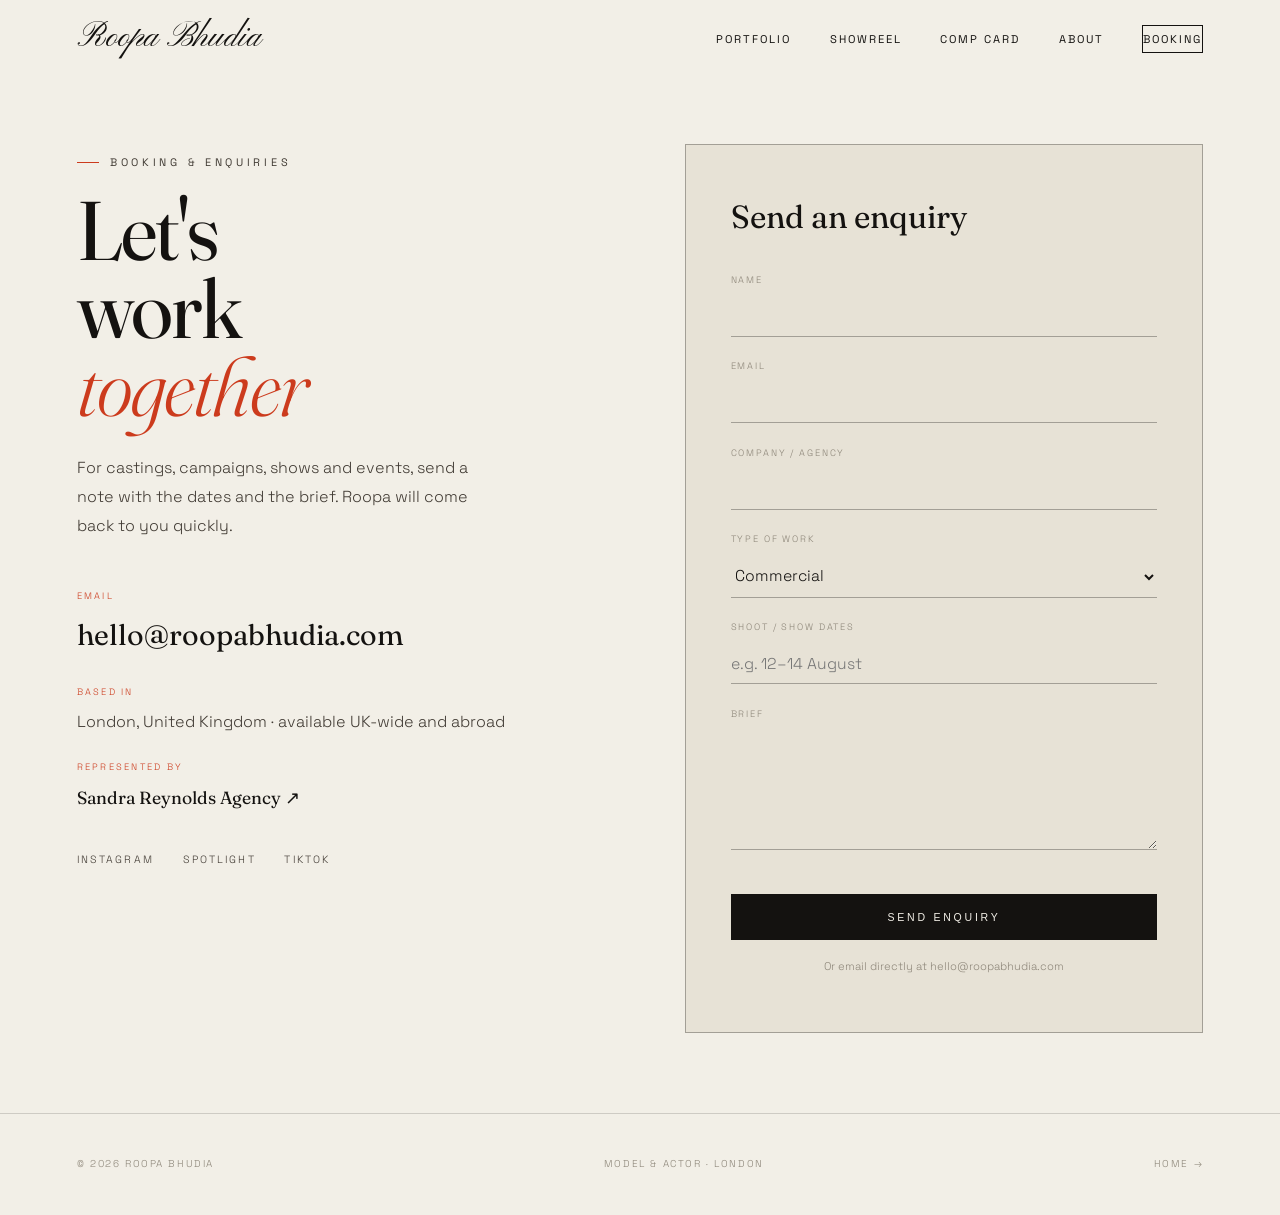
==== contact.html @ bdcec58c "Redesign: bold editorial identity, grayscale imagery, bikini removed" ====
<!doctype html>
<html lang="en">
<head>
<meta charset="utf-8" />
<meta name="viewport" content="width=device-width, initial-scale=1" />
<title>Contact — Roopa Bhudia</title>
<meta name="description" content="Booking and enquiries for Roopa Bhudia, London-based model and actor." />

<link rel="icon" href="data:image/svg+xml,%3Csvg xmlns='http://www.w3.org/2000/svg' viewBox='0 0 100 100'%3E%3Crect width='100' height='100' fill='%23141210'/%3E%3Ctext x='50' y='70' font-family='Georgia,serif' font-style='italic' font-size='54' fill='%23cc3b1d' text-anchor='middle'%3ERB%3C/text%3E%3C/svg%3E" />

<link rel="preconnect" href="https://fonts.googleapis.com">
<link rel="preconnect" href="https://fonts.gstatic.com" crossorigin>
<link href="https://fonts.googleapis.com/css2?family=Fraunces:ital,opsz,wght@0,9..144,300;0,9..144,400;0,9..144,500;1,9..144,300;1,9..144,400&family=Space+Grotesk:wght@300;400;500&family=Pinyon+Script&display=swap" rel="stylesheet">
<link rel="stylesheet" href="assets/css/style.css" />
</head>
<body>

<!-- ============ NAV ============ -->
<nav class="nav scrolled" id="nav">
  <a href="index.html" class="nav__mark">
    <!-- LOGO: once uploaded -> <img src="assets/logo/logo.png" alt="Roopa Bhudia" /> -->
    Roopa Bhudia
  </a>
  <div class="nav__links" id="navlinks">
    <a href="index.html#portfolio">Portfolio</a>
    <a href="index.html#reel">Showreel</a>
    <a href="index.html#card">Comp Card</a>
    <a href="index.html#about">About</a>
    <a href="contact.html" class="nav__cta">Booking</a>
  </div>
  <button class="nav__burger" id="burger" aria-label="Menu" aria-expanded="false">
    <span></span><span></span><span></span>
  </button>
</nav>

<!-- ============ CONTACT ============ -->
<main class="contact-wrap">
  <div class="contact-intro reveal">
    <span class="eyebrow">Booking &amp; Enquiries</span>
    <h1>Let's<br>work<br><em>together</em></h1>
    <p>For castings, campaigns, shows and events, send a note with the dates and the brief. Roopa will come back to you quickly.</p>

    <div class="contact-details">
      <div>
        <span class="lbl">Email</span>
        <!-- CONTACT DETAIL: set the real booking email address here and in the mailto below. -->
        <a class="big" href="mailto:hello@roopabhudia.com">hello@roopabhudia.com</a>
      </div>
      <div>
        <span class="lbl">Based in</span>
        <span>London, United Kingdom · available UK-wide and abroad</span>
      </div>
      <div>
        <span class="lbl">Represented by</span>
        <a class="big" style="font-size:1.1rem" href="https://www.sandrareynolds.co.uk/model/roopa-bhudia" target="_blank" rel="noopener">Sandra Reynolds Agency ↗</a>
      </div>
    </div>

    <!-- SOCIAL: add or remove links as Roopa prefers. -->
    <div class="contact-social">
      <a href="#" target="_blank" rel="noopener">Instagram</a>
      <a href="https://www.spotlight.com/profile/0638-0162-1835" target="_blank" rel="noopener">Spotlight</a>
      <a href="#" target="_blank" rel="noopener">TikTok</a>
    </div>
  </div>

  <!-- Netlify Forms: the data-netlify attribute wires this up automatically once deployed on Netlify.
       Submissions appear in your Netlify dashboard under Forms, and can email you on each entry. -->
  <div class="form reveal">
    <h2>Send an enquiry</h2>
    <form name="booking" method="POST" data-netlify="true" netlify-honeypot="bot-field" action="/thanks.html">
      <input type="hidden" name="form-name" value="booking" />
      <p class="hidden-hp"><label>Leave this empty: <input name="bot-field" /></label></p>

      <div class="field">
        <label for="name">Name</label>
        <input id="name" name="name" type="text" required />
      </div>
      <div class="field">
        <label for="email">Email</label>
        <input id="email" name="email" type="email" required />
      </div>
      <div class="field">
        <label for="company">Company / agency</label>
        <input id="company" name="company" type="text" />
      </div>
      <div class="field">
        <label for="type">Type of work</label>
        <select id="type" name="type">
          <option>Commercial</option>
          <option>Editorial / Fashion</option>
          <option>Beauty</option>
          <option>Catwalk</option>
          <option>Bridal / Occasion</option>
          <option>Acting / Presenting</option>
          <option>Event / Promotional</option>
          <option>Other</option>
        </select>
      </div>
      <div class="field">
        <label for="dates">Shoot / show dates</label>
        <input id="dates" name="dates" type="text" placeholder="e.g. 12–14 August" />
      </div>
      <div class="field">
        <label for="message">Brief</label>
        <textarea id="message" name="message" required></textarea>
      </div>
      <button class="btn" type="submit">Send enquiry</button>
      <p class="form__note">Or email directly at hello@roopabhudia.com</p>
    </form>
  </div>
</main>

<!-- ============ FOOTER ============ -->
<footer>
  <span>© <span id="yr"></span> Roopa Bhudia</span>
  <span>Model &amp; Actor · London</span>
  <a href="index.html">Home →</a>
</footer>

<script src="assets/js/main.js"></script>
</body>
</html>
---- assets/css/style.css ----
/* =========================================================
   Roopa Bhudia — Editorial
   Display: Fraunces  |  Labels/body: Space Grotesk  |  Logo: Pinyon Script
   Signature: scarlet accent, outlined name banner, grayscale->colour imagery
   ========================================================= */

:root{
  --paper:#f2efe7;
  --paper-2:#e7e2d6;
  --ink:#141210;
  --ink-2:#403a33;
  --accent:#cc3b1d;
  --muted:#8c8578;
  --line:rgba(20,18,16,.16);
  --line-2:rgba(20,18,16,.32);
  --shadow:0 50px 100px -60px rgba(20,18,16,.5);
  --pad:clamp(1.3rem,6vw,8rem);
  --serif:"Fraunces",Georgia,serif;
  --sans:"Space Grotesk",system-ui,-apple-system,sans-serif;
  --script:"Pinyon Script",cursive;
}

*{box-sizing:border-box}
html{scroll-behavior:smooth}
body{
  margin:0;background:var(--paper);color:var(--ink);
  font-family:var(--sans);font-weight:300;line-height:1.7;font-size:16px;
  -webkit-font-smoothing:antialiased;overflow-x:hidden;
}
a{color:inherit;text-decoration:none}
img{display:block;max-width:100%}

.eyebrow{font-size:.68rem;letter-spacing:.34em;text-transform:uppercase;font-weight:400;color:var(--ink-2);display:inline-flex;align-items:center;gap:.7rem}
.eyebrow::before{content:"";width:22px;height:1px;background:var(--accent)}
.script{font-family:var(--script)}
::selection{background:var(--accent);color:var(--paper)}
:focus-visible{outline:2px solid var(--accent);outline-offset:3px}

/* ---------- NAV ---------- */
.nav{
  position:fixed;top:0;left:0;right:0;z-index:60;
  display:flex;align-items:center;justify-content:space-between;
  padding:1.4rem var(--pad);
  transition:background .5s,padding .5s,border-color .5s;
  border-bottom:1px solid transparent;mix-blend-mode:normal;
}
.nav.scrolled{background:rgba(242,239,231,.88);backdrop-filter:blur(16px);border-bottom:1px solid var(--line);padding-top:.9rem;padding-bottom:.9rem}
.nav__mark{font-family:var(--script);font-size:2.1rem;line-height:1;color:var(--ink);display:flex;align-items:center;gap:.6rem}
.nav__mark img{height:46px;width:auto;display:block}
.nav__links{display:flex;gap:2.4rem;align-items:center}
.nav__links a{font-size:.7rem;letter-spacing:.18em;text-transform:uppercase;font-weight:400;color:var(--ink);position:relative;padding:.2rem 0}
.nav__links a:not(.nav__cta)::after{content:"";position:absolute;left:0;bottom:-2px;width:0;height:1px;background:var(--accent);transition:width .3s}
.nav__links a:not(.nav__cta):hover::after{width:100%}
.nav__cta{border:1px solid var(--ink);padding:.6rem 1.3rem;transition:background .3s,color .3s}
.nav__cta:hover{background:var(--accent);color:var(--paper);border-color:var(--accent)}
.nav__burger{display:none;background:none;border:0;cursor:pointer;padding:.4rem;color:var(--ink)}
.nav__burger span{display:block;width:24px;height:1.5px;background:currentColor;margin:6px 0;transition:.3s}

/* ---------- HERO ---------- */
.hero{min-height:100svh;display:grid;grid-template-columns:1.05fr .95fr;position:relative}
.hero__text{display:flex;flex-direction:column;justify-content:center;padding:7rem var(--pad) 3rem;position:relative;z-index:2}
.hero__issue{font-size:.64rem;letter-spacing:.32em;text-transform:uppercase;color:var(--muted);margin-bottom:1.6rem;display:flex;gap:1rem;align-items:center}
.hero__issue b{color:var(--accent);font-weight:500}
.hero__name{font-family:var(--serif);font-weight:400;font-size:clamp(3.8rem,10vw,9.5rem);line-height:.84;letter-spacing:-.02em;margin:0;font-optical-sizing:auto}
.hero__name em{font-style:italic;font-weight:300;display:block}
.hero__sub{margin:2.4rem 0 0;max-width:38ch;font-size:1.04rem;color:var(--ink-2);font-weight:300;line-height:1.75}
.hero__meta{display:flex;gap:1.4rem;align-items:center;margin-top:2.6rem;font-size:.64rem;letter-spacing:.24em;text-transform:uppercase;color:var(--muted);flex-wrap:wrap}
.hero__meta .dot{width:4px;height:4px;border-radius:50%;background:var(--accent)}
.hero__portrait{position:relative;overflow:hidden;background:var(--paper-2);min-height:60svh}
.hero__portrait img{width:100%;height:100%;object-fit:cover;object-position:center 20%;filter:grayscale(1) contrast(1.05);transition:filter 1.2s ease}
.hero__portrait:hover img{filter:grayscale(0) contrast(1)}
.hero__tag{position:absolute;top:50%;right:1.1rem;transform:translateY(-50%) rotate(180deg);writing-mode:vertical-rl;font-size:.6rem;letter-spacing:.4em;text-transform:uppercase;color:var(--paper);mix-blend-mode:difference;z-index:2}
.scrollcue{position:absolute;left:var(--pad);bottom:1.6rem;font-size:.58rem;letter-spacing:.3em;text-transform:uppercase;color:var(--muted);display:flex;align-items:center;gap:.7rem;z-index:2}
.scrollcue i{display:block;width:42px;height:1px;background:var(--accent);transform-origin:left;animation:cue 2.6s ease-in-out infinite}
@keyframes cue{0%,100%{transform:scaleX(.3);opacity:.3}50%{transform:scaleX(1);opacity:.8}}

/* ---------- NAME BANNER (kinetic, outlined) ---------- */
.banner{background:var(--ink);overflow:hidden;padding:1.6rem 0;display:flex;white-space:nowrap;border-top:1px solid var(--ink);border-bottom:1px solid var(--ink)}
.banner__track{display:inline-flex;align-items:center;gap:2.2rem;padding-right:2.2rem;animation:scroll 30s linear infinite}
.banner:hover .banner__track{animation-play-state:paused}
.banner__track span{font-family:var(--serif);font-style:italic;font-weight:400;font-size:clamp(2rem,4vw,3.2rem);color:var(--paper);line-height:1}
.banner__track span.out{color:transparent;-webkit-text-stroke:1px rgba(242,239,231,.5);font-style:normal}
.banner__track span.dot{color:var(--accent);-webkit-text-stroke:0}
@keyframes scroll{to{transform:translateX(-50%)}}

/* ---------- STATEMENT ---------- */
.statement{padding:clamp(5rem,12vh,10rem) var(--pad);max-width:1100px}
.statement p{font-family:var(--serif);font-weight:300;font-size:clamp(1.8rem,4.4vw,3.4rem);line-height:1.24;letter-spacing:-.01em;margin:0}
.statement em{font-style:italic}
.statement .hl{color:var(--accent)}

/* ---------- SECTION SHELL ---------- */
.section{padding:clamp(4.5rem,11vh,10rem) var(--pad)}
.section--tint{background:var(--paper-2)}
.section--ink{background:var(--ink);color:var(--paper)}
.section--ink .eyebrow{color:#b7afa1}
.section--ink .sec-head__num{color:#b7afa1}
.sec-head{display:flex;justify-content:space-between;align-items:flex-end;gap:2rem;flex-wrap:wrap;margin-bottom:3.4rem}
.sec-head__title{font-family:var(--serif);font-size:clamp(2.6rem,6vw,5rem);font-weight:400;line-height:.96;letter-spacing:-.015em;margin:1rem 0 0}
.sec-head__title em{font-style:italic;font-weight:300}
.sec-head__num{font-family:var(--sans);font-size:.66rem;letter-spacing:.24em;text-transform:uppercase;color:var(--muted)}
.sec-head__num b{color:var(--accent);font-weight:500}

/* ---------- PORTFOLIO (grayscale masonry) ---------- */
.gallery{column-count:3;column-gap:1.2rem}
@media(max-width:1000px){.gallery{column-count:2}}
@media(max-width:620px){.gallery{column-count:1}}
.tile{position:relative;overflow:hidden;cursor:pointer;margin:0 0 1.2rem;break-inside:avoid;background:var(--paper-2)}
.tile img{width:100%;height:auto;display:block;filter:grayscale(1) contrast(1.04);transition:transform 1.1s cubic-bezier(.2,.8,.2,1),filter .7s ease}
.tile:hover img{transform:scale(1.03);filter:grayscale(0) contrast(1)}
.tile__cap{position:absolute;left:0;right:0;bottom:0;padding:1.1rem 1.2rem;display:flex;justify-content:space-between;align-items:flex-end;background:linear-gradient(transparent,rgba(20,18,16,.6));opacity:0;transition:opacity .4s}
.tile:hover .tile__cap{opacity:1}
.tile__cap b{font-family:var(--serif);font-style:italic;font-weight:400;font-size:1.15rem;color:#fff}
.tile__cap small{font-size:.56rem;letter-spacing:.22em;text-transform:uppercase;color:var(--accent);background:var(--paper);padding:.2rem .5rem}

/* ---------- SHOWREEL ---------- */
.reel{position:relative;border:1px solid var(--line-2);aspect-ratio:16/9;overflow:hidden;background:#000}
.reel iframe{position:absolute;inset:0;width:100%;height:100%;border:0}
.reel__meta{margin-top:1.6rem;display:flex;justify-content:space-between;gap:1rem;flex-wrap:wrap;font-size:.64rem;letter-spacing:.22em;text-transform:uppercase;color:var(--muted)}
.reel__meta a{color:var(--ink);border-bottom:1px solid var(--accent);padding-bottom:2px}

/* ---------- COMP CARD ---------- */
.comp{display:grid;grid-template-columns:1fr 1fr;border:1px solid var(--line-2);background:var(--paper);box-shadow:var(--shadow)}
.comp__face{position:relative;overflow:hidden;min-height:540px;background:var(--paper-2)}
.comp__face img{width:100%;height:100%;object-fit:cover;object-position:center 18%;position:absolute;inset:0;filter:grayscale(1) contrast(1.05)}
.comp__facelabel{position:absolute;top:1.2rem;left:1.3rem;z-index:2;font-size:.56rem;letter-spacing:.28em;text-transform:uppercase;color:#fff;mix-blend-mode:difference}
.comp__body{padding:clamp(2rem,4vw,3.4rem);display:flex;flex-direction:column;justify-content:center}
.comp__name{font-family:var(--serif);font-size:2.8rem;font-weight:400;margin:0;line-height:1}
.comp__cat{font-size:.62rem;letter-spacing:.26em;text-transform:uppercase;color:var(--accent);margin-top:.9rem}
.stats{list-style:none;padding:0;margin:2.4rem 0 0;display:grid;grid-template-columns:1fr 1fr}
.stats li{display:flex;justify-content:space-between;gap:1rem;padding:.9rem 0;border-bottom:1px solid var(--line);font-size:.9rem}
.stats li:nth-child(odd){padding-right:1.6rem}
.stats li:nth-child(even){padding-left:1.6rem;border-left:1px solid var(--line)}
.stats span{color:var(--muted);font-size:.58rem;letter-spacing:.18em;text-transform:uppercase;align-self:center}
.stats b{font-weight:400;font-family:var(--serif);font-size:1.35rem}
.comp__note{margin-top:1.8rem;font-size:.72rem;color:var(--muted);line-height:1.6;font-weight:300}

/* ---------- RANGE ---------- */
.range{display:grid;grid-template-columns:repeat(auto-fit,minmax(230px,1fr));border-top:1px solid var(--line-2)}
.range__item{padding:2rem 1.6rem 2rem 0;border-bottom:1px solid var(--line);position:relative}
.range__n{font-size:.6rem;letter-spacing:.22em;color:var(--accent);text-transform:uppercase}
.range__item h3{font-family:var(--serif);font-weight:400;font-size:1.7rem;margin:.4rem 0 .5rem;line-height:1.1}
.range__item p{margin:0;font-size:.9rem;color:var(--ink-2);line-height:1.6;font-weight:300}

/* ---------- CREDITS ---------- */
.credits{columns:2;column-gap:5rem;max-width:840px}
.credits div{break-inside:avoid;display:flex;justify-content:space-between;gap:1rem;align-items:baseline;padding:1rem 0;border-bottom:1px solid var(--line)}
.credits b{font-family:var(--serif);font-weight:400;font-size:1.5rem}
.credits small{font-size:.56rem;letter-spacing:.18em;text-transform:uppercase;color:var(--muted)}

/* ---------- ABOUT ---------- */
.about{display:grid;grid-template-columns:1fr 1.1fr;gap:clamp(2rem,6vw,6rem);align-items:center}
.about__img{overflow:hidden;background:var(--paper-2)}
.about__img img{width:100%;height:auto;display:block;filter:grayscale(1) contrast(1.04);transition:filter 1s}
.about__img:hover img{filter:grayscale(0) contrast(1)}
.about__lead{font-family:var(--serif);font-style:italic;font-size:clamp(1.7rem,2.8vw,2.4rem);line-height:1.28;font-weight:300;margin:0 0 1.6rem}
.about p{color:var(--ink-2);font-size:1rem;line-height:1.8;margin:0 0 1.1rem;font-weight:300}

/* ---------- REPRESENTATION ---------- */
.rep{display:flex;gap:3rem;flex-wrap:wrap}
.rep__item{min-width:200px}
.rep__item span{font-size:.58rem;letter-spacing:.24em;text-transform:uppercase;color:var(--accent)}
.rep__item b{display:block;font-family:var(--serif);font-size:1.7rem;font-weight:400;margin:.6rem 0 .4rem}
.rep__item a{color:var(--ink-2);font-size:.82rem;border-bottom:1px solid var(--line-2);padding-bottom:2px}
.rep__item a:hover{border-color:var(--accent)}

/* ---------- CTA ---------- */
.cta{text-align:center}
.cta__big{font-family:var(--serif);font-weight:300;line-height:1;font-size:clamp(2.8rem,8vw,7rem);margin:1rem 0 2.4rem;letter-spacing:-.02em}
.cta__big em{font-style:italic;color:var(--accent)}
.btn{display:inline-block;border:1px solid currentColor;padding:1rem 2.8rem;font-size:.66rem;letter-spacing:.26em;text-transform:uppercase;transition:.4s;font-weight:400}
.section--ink .btn{color:var(--paper)}
.section--ink .btn:hover{background:var(--accent);border-color:var(--accent);color:var(--paper)}
.btn:hover{background:var(--accent);border-color:var(--accent);color:var(--paper)}

/* ---------- CONTACT PAGE ---------- */
.contact-wrap{min-height:100svh;padding:9rem var(--pad) 5rem;display:grid;grid-template-columns:1fr 1fr;gap:clamp(2.5rem,7vw,7rem);align-items:start}
.contact-intro h1{font-family:var(--serif);font-weight:400;font-size:clamp(3rem,6.5vw,5.4rem);line-height:.94;letter-spacing:-.02em;margin:1.2rem 0 0}
.contact-intro h1 em{font-style:italic;font-weight:300;color:var(--accent)}
.contact-intro p{color:var(--ink-2);max-width:42ch;margin-top:1.8rem;line-height:1.8;font-weight:300}
.contact-details{margin-top:3rem;display:grid;gap:1.6rem}
.contact-details a.big{font-family:var(--serif);font-size:1.8rem;color:var(--ink);font-weight:400}
.contact-details a.big:hover{color:var(--accent)}
.contact-details .lbl{font-size:.58rem;letter-spacing:.24em;text-transform:uppercase;color:var(--accent);display:block;margin-bottom:.4rem}
.contact-details span{color:var(--ink-2);font-weight:300}
.contact-social{display:flex;gap:1.8rem;margin-top:2.4rem;flex-wrap:wrap}
.contact-social a{font-size:.66rem;letter-spacing:.2em;text-transform:uppercase;color:var(--ink-2);position:relative}
.contact-social a:hover{color:var(--accent)}

.form{border:1px solid var(--line-2);padding:clamp(1.8rem,3.5vw,2.8rem);background:var(--paper-2)}
.form h2{font-family:var(--serif);font-weight:400;font-size:2rem;margin:0 0 1.8rem}
.field{margin-bottom:1.4rem}
.field label{display:block;font-size:.58rem;letter-spacing:.2em;text-transform:uppercase;color:var(--muted);margin-bottom:.5rem}
.field input,.field select,.field textarea{width:100%;background:transparent;border:0;border-bottom:1px solid var(--line-2);color:var(--ink);font-family:var(--sans);font-weight:300;font-size:.98rem;padding:.6rem 0;transition:border-color .3s}
.field input:focus,.field select:focus,.field textarea:focus{outline:none;border-color:var(--accent)}
.field select option{background:var(--paper);color:var(--ink)}
.field textarea{resize:vertical;min-height:120px}
.form .btn{width:100%;background:var(--ink);color:var(--paper);border-color:var(--ink);cursor:pointer;margin-top:.8rem}
.form .btn:hover{background:var(--accent);border-color:var(--accent)}
.form__note{font-size:.7rem;color:var(--muted);margin-top:1.1rem;text-align:center;font-weight:300}
.hidden-hp{position:absolute;left:-9999px}

/* ---------- FOOTER ---------- */
footer{padding:2.6rem var(--pad);display:flex;justify-content:space-between;align-items:center;gap:1rem;flex-wrap:wrap;border-top:1px solid var(--line);font-size:.62rem;letter-spacing:.16em;text-transform:uppercase;color:var(--muted)}
footer .script{font-family:var(--script);font-size:1.5rem;letter-spacing:0;text-transform:none;color:var(--ink)}
footer a:hover{color:var(--accent)}

/* ---------- LIGHTBOX ---------- */
.lb{position:fixed;inset:0;z-index:100;background:rgba(18,16,13,.96);display:none;align-items:center;justify-content:center;padding:4vw}
.lb.open{display:flex}
.lb__inner{max-width:min(680px,92vw);text-align:center}
.lb__inner img{max-height:86vh;width:auto;margin:0 auto}
.lb__close{position:absolute;top:1.2rem;right:1.8rem;background:none;border:0;color:#fff;font-size:2rem;cursor:pointer;line-height:1;font-weight:300}
.lb__nav{position:absolute;top:50%;transform:translateY(-50%);background:none;border:0;color:#fff;font-size:2.2rem;cursor:pointer;padding:1rem;opacity:.6;font-weight:300}
.lb__nav:hover{opacity:1;color:var(--accent)}
.lb__prev{left:1rem}.lb__next{right:1rem}

/* ---------- REVEAL ---------- */
.reveal{opacity:0;transform:translateY(30px);transition:opacity 1s ease,transform 1s cubic-bezier(.2,.8,.2,1)}
.reveal.in{opacity:1;transform:none}

/* ---------- RESPONSIVE ---------- */
@media(max-width:900px){
  .hero{grid-template-columns:1fr}
  .hero__portrait{min-height:56svh;order:-1}
  .hero__text{padding-top:6rem}
  .hero__tag{display:none}
  .comp{grid-template-columns:1fr}
  .comp__face{min-height:64vh}
  .about{grid-template-columns:1fr}
  .about__img{order:-1;max-height:64vh}
  .contact-wrap{grid-template-columns:1fr;padding-top:7rem}
  .credits{columns:1}
  .nav__links{position:fixed;inset:0 0 0 auto;width:min(80vw,340px);background:var(--paper);flex-direction:column;justify-content:center;gap:2rem;padding:2rem;transform:translateX(100%);transition:transform .45s ease;border-left:1px solid var(--line)}
  .nav__links.open{transform:none}
  .nav__links a{font-size:.95rem}
  .nav__burger{display:block;z-index:70}
}
@media(prefers-reduced-motion:reduce){
  *{animation:none!important;scroll-behavior:auto}
  .reveal{opacity:1;transform:none;transition:none}
}
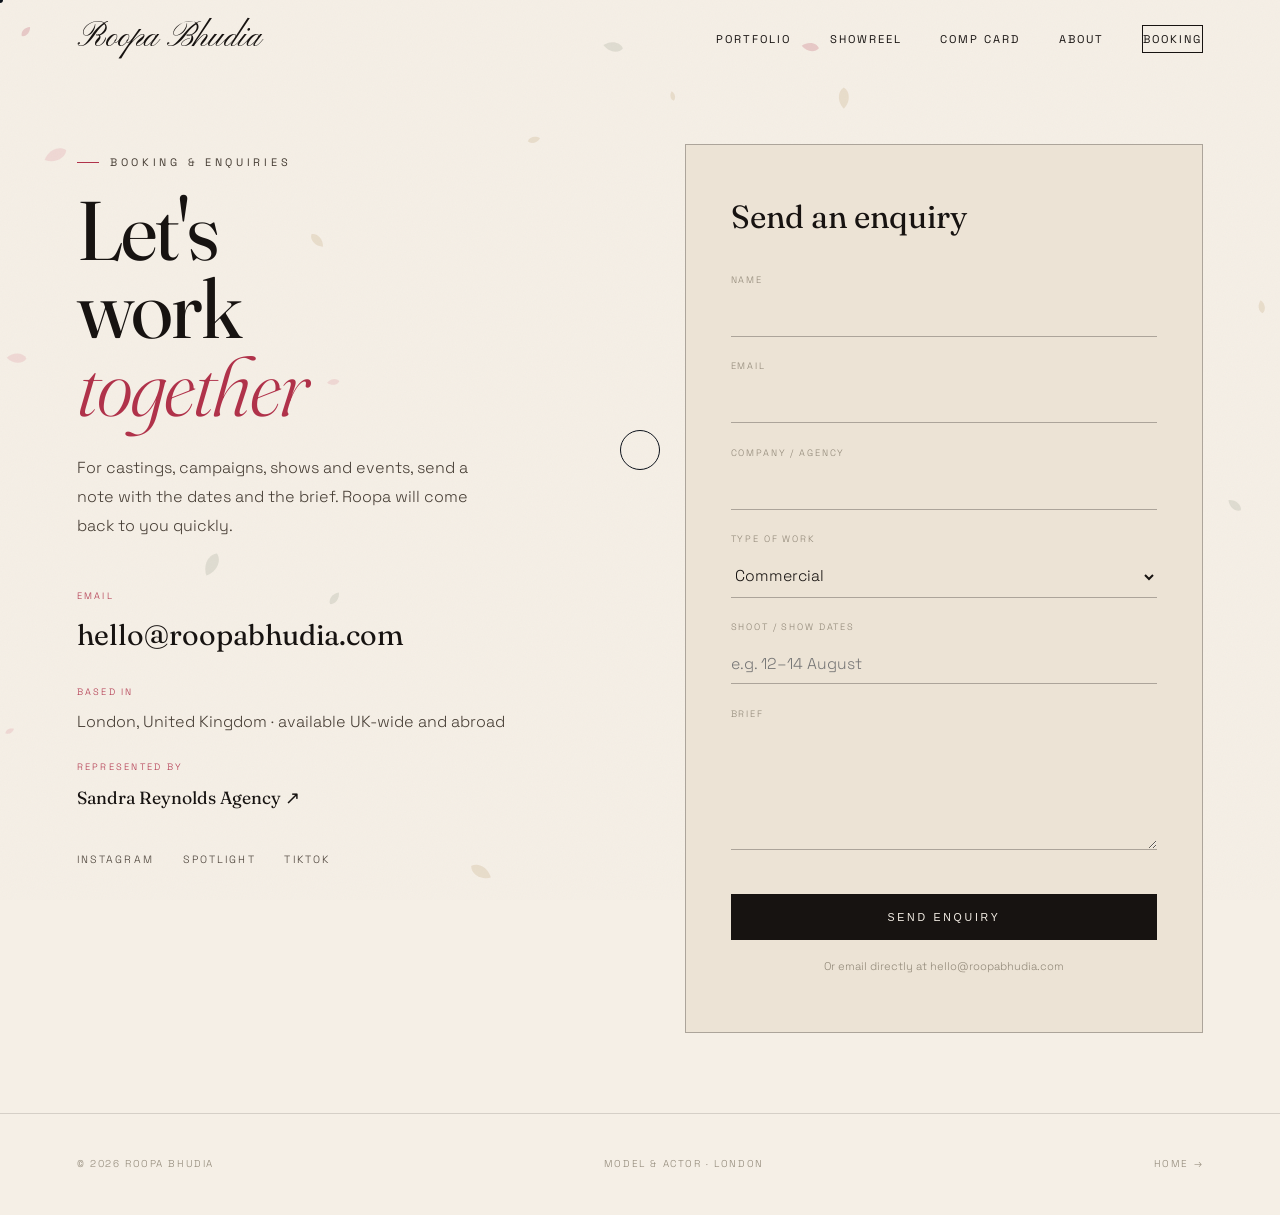
==== commit 452e6c5a: "Animated botanical redesign: intro, cursor, petals, florals, counters" ====
--- a/contact.html
+++ b/contact.html
@@ -12,8 +12,14 @@
 <link rel="preconnect" href="https://fonts.gstatic.com" crossorigin>
 <link href="https://fonts.googleapis.com/css2?family=Fraunces:ital,opsz,wght@0,9..144,300;0,9..144,400;0,9..144,500;1,9..144,300;1,9..144,400&family=Space+Grotesk:wght@300;400;500&family=Pinyon+Script&display=swap" rel="stylesheet">
 <link rel="stylesheet" href="assets/css/style.css" />
+<noscript><style>.reveal{opacity:1!important;transform:none!important}#petals,.cursor-dot,.cursor-ring{display:none!important}</style></noscript>
 </head>
 <body>
+
+<div class="cursor-dot" id="cdot" aria-hidden="true"></div>
+<div class="cursor-ring" id="cring" aria-hidden="true"><span>Link</span></div>
+<canvas id="petals" aria-hidden="true"></canvas>
+<div class="progress" id="progress" aria-hidden="true"></div>
 
 <!-- ============ NAV ============ -->
 <nav class="nav scrolled" id="nav">
@@ -119,5 +125,11 @@
 </footer>
 
 <script src="assets/js/main.js"></script>
+<script>
+  setTimeout(function(){
+    if (window.__rbInit) return;
+    document.querySelectorAll('.reveal').forEach(function(e){ e.classList.add('in'); });
+  }, 4000);
+</script>
 </body>
 </html>
--- a/assets/css/style.css
+++ b/assets/css/style.css
@@ -1,23 +1,28 @@
 /* =========================================================
-   Roopa Bhudia — Editorial
-   Display: Fraunces  |  Labels/body: Space Grotesk  |  Logo: Pinyon Script
-   Signature: scarlet accent, outlined name banner, grayscale->colour imagery
+   Roopa Bhudia — Botanical Couture (animated)
+   Display: Fraunces | Body: Space Grotesk | Logo: Pinyon Script
+   Signature: rose-claret + sage, drifting petals, drawn florals,
+   custom cursor, tilt gallery, magnetic buttons, counters.
    ========================================================= */
 
 :root{
-  --paper:#f2efe7;
-  --paper-2:#e7e2d6;
-  --ink:#141210;
-  --ink-2:#403a33;
-  --accent:#cc3b1d;
-  --muted:#8c8578;
-  --line:rgba(20,18,16,.16);
-  --line-2:rgba(20,18,16,.32);
-  --shadow:0 50px 100px -60px rgba(20,18,16,.5);
+  --paper:#f5efe6;
+  --paper-2:#ece3d5;
+  --ink:#171311;
+  --ink-2:#453c33;
+  --accent:#b0324a;      /* rose-claret */
+  --accent-soft:#d98a97;
+  --sage:#6f7d61;        /* botanical line-art */
+  --gold:#b28a54;
+  --muted:#8f8676;
+  --line:rgba(23,19,17,.14);
+  --line-2:rgba(23,19,17,.3);
+  --shadow:0 60px 120px -70px rgba(23,19,17,.55);
   --pad:clamp(1.3rem,6vw,8rem);
   --serif:"Fraunces",Georgia,serif;
   --sans:"Space Grotesk",system-ui,-apple-system,sans-serif;
   --script:"Pinyon Script",cursive;
+  --ease:cubic-bezier(.2,.8,.2,1);
 }
 
 *{box-sizing:border-box}
@@ -27,8 +32,15 @@
   font-family:var(--sans);font-weight:300;line-height:1.7;font-size:16px;
   -webkit-font-smoothing:antialiased;overflow-x:hidden;
 }
+body.loading{overflow:hidden}
 a{color:inherit;text-decoration:none}
 img{display:block;max-width:100%}
+
+/* subtle paper grain */
+body::before{
+  content:"";position:fixed;inset:0;z-index:1;pointer-events:none;opacity:.035;mix-blend-mode:multiply;
+  background-image:url("data:image/svg+xml,%3Csvg xmlns='http://www.w3.org/2000/svg' width='140' height='140'%3E%3Cfilter id='n'%3E%3CfeTurbulence type='fractalNoise' baseFrequency='.8' numOctaves='2'/%3E%3C/filter%3E%3Crect width='100%25' height='100%25' filter='url(%23n)'/%3E%3C/svg%3E");
+}
 
 .eyebrow{font-size:.68rem;letter-spacing:.34em;text-transform:uppercase;font-weight:400;color:var(--ink-2);display:inline-flex;align-items:center;gap:.7rem}
 .eyebrow::before{content:"";width:22px;height:1px;background:var(--accent)}
@@ -36,58 +48,109 @@
 ::selection{background:var(--accent);color:var(--paper)}
 :focus-visible{outline:2px solid var(--accent);outline-offset:3px}
 
+/* ---------- CUSTOM CURSOR ---------- */
+.cursor-dot,.cursor-ring{position:fixed;top:0;left:0;border-radius:50%;pointer-events:none;z-index:9999;transform:translate(-50%,-50%);mix-blend-mode:difference}
+.cursor-dot{width:6px;height:6px;background:#fff}
+.cursor-ring{width:40px;height:40px;border:1px solid #fff;transition:width .35s var(--ease),height .35s var(--ease),background .35s,opacity .3s;display:flex;align-items:center;justify-content:center}
+.cursor-ring span{font-family:var(--sans);font-size:.5rem;letter-spacing:.2em;text-transform:uppercase;color:#fff;opacity:0;transition:opacity .3s}
+.cursor-ring.grow{width:92px;height:92px;background:rgba(255,255,255,.06)}
+.cursor-ring.grow span{opacity:1}
+.cursor-ring.link{width:60px;height:60px}
+@media(hover:hover) and (pointer:fine){body.cursor-ready *{cursor:none!important}}
+@media(hover:none),(pointer:coarse){.cursor-dot,.cursor-ring{display:none}}
+
+/* ---------- PRELOADER ---------- */
+.loader{position:fixed;inset:0;z-index:9000;background:var(--paper);display:flex;flex-direction:column;align-items:center;justify-content:center;gap:1.6rem;transition:opacity .8s ease,visibility .8s}
+.loader.done{opacity:0;visibility:hidden}
+.loader__name{font-family:var(--script);font-size:clamp(3rem,9vw,6rem);color:var(--ink);opacity:0;transform:translateY(14px);animation:loadName 1.1s var(--ease) .15s forwards}
+.loader__bar{width:min(240px,50vw);height:1px;background:var(--line);position:relative;overflow:hidden}
+.loader__bar i{position:absolute;inset:0;background:var(--accent);transform-origin:left;transform:scaleX(0);animation:loadBar 1.5s var(--ease) .3s forwards}
+.loader__flower{width:44px;height:44px;opacity:0;animation:fadeIn .8s ease .5s forwards}
+.loader__flower path{stroke:var(--sage);stroke-width:1.4;fill:none;stroke-dasharray:200;stroke-dashoffset:200;animation:draw 1.6s var(--ease) .4s forwards}
+@keyframes loadName{to{opacity:1;transform:none}}
+@keyframes loadBar{to{transform:scaleX(1)}}
+@keyframes fadeIn{to{opacity:1}}
+@keyframes draw{to{stroke-dashoffset:0}}
+
+/* ---------- PETALS CANVAS ---------- */
+#petals{position:fixed;inset:0;z-index:0;pointer-events:none}
+
+/* ---------- SCROLL PROGRESS ---------- */
+.progress{position:fixed;top:0;left:0;height:2px;width:100%;transform:scaleX(0);transform-origin:left;background:var(--accent);z-index:80}
+
+/* content sits above petals/grain */
+.nav,header,section,footer,.banner,.statement,.figures{position:relative;z-index:2}
+
 /* ---------- NAV ---------- */
-.nav{
-  position:fixed;top:0;left:0;right:0;z-index:60;
-  display:flex;align-items:center;justify-content:space-between;
-  padding:1.4rem var(--pad);
-  transition:background .5s,padding .5s,border-color .5s;
-  border-bottom:1px solid transparent;mix-blend-mode:normal;
-}
-.nav.scrolled{background:rgba(242,239,231,.88);backdrop-filter:blur(16px);border-bottom:1px solid var(--line);padding-top:.9rem;padding-bottom:.9rem}
+.nav{position:fixed;top:0;left:0;right:0;z-index:60;display:flex;align-items:center;justify-content:space-between;padding:1.4rem var(--pad);transition:background .5s,padding .5s,border-color .5s;border-bottom:1px solid transparent}
+.nav.scrolled{background:rgba(245,239,230,.72);backdrop-filter:blur(18px) saturate(1.2);border-bottom:1px solid var(--line);padding-top:.9rem;padding-bottom:.9rem}
 .nav__mark{font-family:var(--script);font-size:2.1rem;line-height:1;color:var(--ink);display:flex;align-items:center;gap:.6rem}
 .nav__mark img{height:46px;width:auto;display:block}
 .nav__links{display:flex;gap:2.4rem;align-items:center}
-.nav__links a{font-size:.7rem;letter-spacing:.18em;text-transform:uppercase;font-weight:400;color:var(--ink);position:relative;padding:.2rem 0}
-.nav__links a:not(.nav__cta)::after{content:"";position:absolute;left:0;bottom:-2px;width:0;height:1px;background:var(--accent);transition:width .3s}
+.nav__links a{font-size:.7rem;letter-spacing:.18em;text-transform:uppercase;font-weight:400;position:relative;padding:.2rem 0}
+.nav__links a:not(.nav__cta)::after{content:"";position:absolute;left:0;bottom:-2px;width:0;height:1px;background:var(--accent);transition:width .35s var(--ease)}
 .nav__links a:not(.nav__cta):hover::after{width:100%}
-.nav__cta{border:1px solid var(--ink);padding:.6rem 1.3rem;transition:background .3s,color .3s}
+.nav__cta{border:1px solid var(--ink);padding:.6rem 1.3rem;transition:background .3s,color .3s,border-color .3s}
 .nav__cta:hover{background:var(--accent);color:var(--paper);border-color:var(--accent)}
 .nav__burger{display:none;background:none;border:0;cursor:pointer;padding:.4rem;color:var(--ink)}
 .nav__burger span{display:block;width:24px;height:1.5px;background:currentColor;margin:6px 0;transition:.3s}
 
 /* ---------- HERO ---------- */
-.hero{min-height:100svh;display:grid;grid-template-columns:1.05fr .95fr;position:relative}
-.hero__text{display:flex;flex-direction:column;justify-content:center;padding:7rem var(--pad) 3rem;position:relative;z-index:2}
-.hero__issue{font-size:.64rem;letter-spacing:.32em;text-transform:uppercase;color:var(--muted);margin-bottom:1.6rem;display:flex;gap:1rem;align-items:center}
+.hero{min-height:100svh;display:grid;grid-template-columns:1.05fr .95fr;position:relative;overflow:hidden}
+.hero__glow{position:absolute;inset:0;z-index:0;pointer-events:none;background:radial-gradient(60% 50% at 20% 30%,rgba(176,50,74,.12),transparent 70%),radial-gradient(50% 50% at 90% 80%,rgba(111,125,97,.14),transparent 70%);animation:glow 14s ease-in-out infinite alternate}
+@keyframes glow{to{transform:translate3d(2%,1%,0) scale(1.08)}}
+.hero__text{display:flex;flex-direction:column;justify-content:center;padding:7rem var(--pad) 3rem;position:relative;z-index:3}
+.hero__issue{font-size:.64rem;letter-spacing:.32em;text-transform:uppercase;color:var(--muted);margin-bottom:1.6rem;display:flex;gap:1rem;align-items:center;opacity:0;transform:translateY(12px);transition:.9s var(--ease) .2s}
 .hero__issue b{color:var(--accent);font-weight:500}
 .hero__name{font-family:var(--serif);font-weight:400;font-size:clamp(3.8rem,10vw,9.5rem);line-height:.84;letter-spacing:-.02em;margin:0;font-optical-sizing:auto}
-.hero__name em{font-style:italic;font-weight:300;display:block}
-.hero__sub{margin:2.4rem 0 0;max-width:38ch;font-size:1.04rem;color:var(--ink-2);font-weight:300;line-height:1.75}
-.hero__meta{display:flex;gap:1.4rem;align-items:center;margin-top:2.6rem;font-size:.64rem;letter-spacing:.24em;text-transform:uppercase;color:var(--muted);flex-wrap:wrap}
+.hero__name .ln{display:block;overflow:hidden}
+.hero__name .ln i{display:block;font-style:normal;transform:translateY(105%);transition:transform 1.1s var(--ease)}
+.hero__name em .ln i{font-style:italic;font-weight:300}
+.hero__name em{font-style:italic;font-weight:300}
+.hero__sub{margin:2.4rem 0 0;max-width:38ch;font-size:1.04rem;color:var(--ink-2);font-weight:300;line-height:1.75;opacity:0;transform:translateY(12px);transition:.9s var(--ease) .7s}
+.hero__meta{display:flex;gap:1.4rem;align-items:center;margin-top:2.6rem;font-size:.64rem;letter-spacing:.24em;text-transform:uppercase;color:var(--muted);flex-wrap:wrap;opacity:0;transform:translateY(12px);transition:.9s var(--ease) .85s}
 .hero__meta .dot{width:4px;height:4px;border-radius:50%;background:var(--accent)}
-.hero__portrait{position:relative;overflow:hidden;background:var(--paper-2);min-height:60svh}
-.hero__portrait img{width:100%;height:100%;object-fit:cover;object-position:center 20%;filter:grayscale(1) contrast(1.05);transition:filter 1.2s ease}
+.loaded .hero__issue,.loaded .hero__sub,.loaded .hero__meta{opacity:1;transform:none}
+.loaded .hero__name .ln i{transform:none}
+.hero__name .ln:nth-child(1) i{transition-delay:.35s}
+.hero__name .ln:nth-child(2) i{transition-delay:.48s}
+.hero__portrait{position:relative;overflow:hidden;background:var(--paper-2);min-height:60svh;z-index:2}
+.hero__portrait img{width:100%;height:112%;object-fit:cover;object-position:center 20%;filter:grayscale(1) contrast(1.05);transition:filter 1.2s ease;will-change:transform}
 .hero__portrait:hover img{filter:grayscale(0) contrast(1)}
-.hero__tag{position:absolute;top:50%;right:1.1rem;transform:translateY(-50%) rotate(180deg);writing-mode:vertical-rl;font-size:.6rem;letter-spacing:.4em;text-transform:uppercase;color:var(--paper);mix-blend-mode:difference;z-index:2}
-.scrollcue{position:absolute;left:var(--pad);bottom:1.6rem;font-size:.58rem;letter-spacing:.3em;text-transform:uppercase;color:var(--muted);display:flex;align-items:center;gap:.7rem;z-index:2}
+.hero__floral{position:absolute;left:-40px;bottom:-30px;width:230px;z-index:3;pointer-events:none}
+.hero__floral path{fill:none;stroke:var(--accent);stroke-width:1.3;opacity:.85}
+.hero__tag{position:absolute;top:50%;right:1.1rem;transform:translateY(-50%) rotate(180deg);writing-mode:vertical-rl;font-size:.6rem;letter-spacing:.4em;text-transform:uppercase;color:var(--paper);mix-blend-mode:difference;z-index:3}
+.scrollcue{position:absolute;left:var(--pad);bottom:1.6rem;font-size:.58rem;letter-spacing:.3em;text-transform:uppercase;color:var(--muted);display:flex;align-items:center;gap:.7rem;z-index:3}
 .scrollcue i{display:block;width:42px;height:1px;background:var(--accent);transform-origin:left;animation:cue 2.6s ease-in-out infinite}
 @keyframes cue{0%,100%{transform:scaleX(.3);opacity:.3}50%{transform:scaleX(1);opacity:.8}}
 
-/* ---------- NAME BANNER (kinetic, outlined) ---------- */
-.banner{background:var(--ink);overflow:hidden;padding:1.6rem 0;display:flex;white-space:nowrap;border-top:1px solid var(--ink);border-bottom:1px solid var(--ink)}
-.banner__track{display:inline-flex;align-items:center;gap:2.2rem;padding-right:2.2rem;animation:scroll 30s linear infinite}
+/* ---------- NAME BANNER ---------- */
+.banner{background:var(--ink);overflow:hidden;padding:1.5rem 0;display:flex;white-space:nowrap}
+.banner__track{display:inline-flex;align-items:center;gap:2.2rem;padding-right:2.2rem;animation:scroll 30s linear infinite;will-change:transform}
 .banner:hover .banner__track{animation-play-state:paused}
 .banner__track span{font-family:var(--serif);font-style:italic;font-weight:400;font-size:clamp(2rem,4vw,3.2rem);color:var(--paper);line-height:1}
-.banner__track span.out{color:transparent;-webkit-text-stroke:1px rgba(242,239,231,.5);font-style:normal}
-.banner__track span.dot{color:var(--accent);-webkit-text-stroke:0}
+.banner__track span.out{color:transparent;-webkit-text-stroke:1px rgba(245,239,230,.5);font-style:normal}
+.banner__track span.dot{color:var(--accent);-webkit-text-stroke:0;font-family:var(--sans)}
 @keyframes scroll{to{transform:translateX(-50%)}}
 
 /* ---------- STATEMENT ---------- */
-.statement{padding:clamp(5rem,12vh,10rem) var(--pad);max-width:1100px}
-.statement p{font-family:var(--serif);font-weight:300;font-size:clamp(1.8rem,4.4vw,3.4rem);line-height:1.24;letter-spacing:-.01em;margin:0}
+.statement{padding:clamp(5rem,13vh,11rem) var(--pad);max-width:1150px;position:relative}
+.statement p{font-family:var(--serif);font-weight:300;font-size:clamp(1.8rem,4.4vw,3.4rem);line-height:1.26;letter-spacing:-.01em;margin:0}
+.statement .word{display:inline-block;opacity:0;transform:translateY(18px);transition:opacity .7s var(--ease),transform .7s var(--ease)}
+.statement.in .word{opacity:1;transform:none}
 .statement em{font-style:italic}
 .statement .hl{color:var(--accent)}
+.statement__floral{position:absolute;right:var(--pad);top:20%;width:120px;opacity:.5;pointer-events:none}
+.statement__floral path{fill:none;stroke:var(--sage);stroke-width:1.2}
+
+/* ---------- FIGURES (counters) ---------- */
+.figures{display:grid;grid-template-columns:repeat(4,1fr);border-top:1px solid var(--line);border-bottom:1px solid var(--line)}
+.figures__item{padding:2.6rem var(--pad);text-align:center;border-right:1px solid var(--line)}
+.figures__item:last-child{border-right:0}
+.figures__n{font-family:var(--serif);font-weight:400;font-size:clamp(2.4rem,5vw,4rem);line-height:1;display:flex;justify-content:center;align-items:baseline;gap:.05em}
+.figures__n .plus{color:var(--accent)}
+.figures__l{font-size:.6rem;letter-spacing:.24em;text-transform:uppercase;color:var(--muted);margin-top:.9rem}
+@media(max-width:720px){.figures{grid-template-columns:1fr 1fr}.figures__item:nth-child(2){border-right:0}.figures__item{border-bottom:1px solid var(--line)}}
 
 /* ---------- SECTION SHELL ---------- */
 .section{padding:clamp(4.5rem,11vh,10rem) var(--pad)}
@@ -95,23 +158,24 @@
 .section--ink{background:var(--ink);color:var(--paper)}
 .section--ink .eyebrow{color:#b7afa1}
 .section--ink .sec-head__num{color:#b7afa1}
-.sec-head{display:flex;justify-content:space-between;align-items:flex-end;gap:2rem;flex-wrap:wrap;margin-bottom:3.4rem}
+.sec-head{display:flex;justify-content:space-between;align-items:flex-end;gap:2rem;flex-wrap:wrap;margin-bottom:3.4rem;position:relative}
 .sec-head__title{font-family:var(--serif);font-size:clamp(2.6rem,6vw,5rem);font-weight:400;line-height:.96;letter-spacing:-.015em;margin:1rem 0 0}
 .sec-head__title em{font-style:italic;font-weight:300}
 .sec-head__num{font-family:var(--sans);font-size:.66rem;letter-spacing:.24em;text-transform:uppercase;color:var(--muted)}
 .sec-head__num b{color:var(--accent);font-weight:500}
 
-/* ---------- PORTFOLIO (grayscale masonry) ---------- */
+/* ---------- PORTFOLIO ---------- */
 .gallery{column-count:3;column-gap:1.2rem}
 @media(max-width:1000px){.gallery{column-count:2}}
 @media(max-width:620px){.gallery{column-count:1}}
-.tile{position:relative;overflow:hidden;cursor:pointer;margin:0 0 1.2rem;break-inside:avoid;background:var(--paper-2)}
-.tile img{width:100%;height:auto;display:block;filter:grayscale(1) contrast(1.04);transition:transform 1.1s cubic-bezier(.2,.8,.2,1),filter .7s ease}
-.tile:hover img{transform:scale(1.03);filter:grayscale(0) contrast(1)}
-.tile__cap{position:absolute;left:0;right:0;bottom:0;padding:1.1rem 1.2rem;display:flex;justify-content:space-between;align-items:flex-end;background:linear-gradient(transparent,rgba(20,18,16,.6));opacity:0;transition:opacity .4s}
+.tile{position:relative;overflow:hidden;cursor:pointer;margin:0 0 1.2rem;break-inside:avoid;background:var(--paper-2);transform-style:preserve-3d;transition:box-shadow .5s}
+.tile:hover{box-shadow:var(--shadow)}
+.tile img{width:100%;height:auto;display:block;filter:grayscale(1) contrast(1.04);transition:transform 1.1s var(--ease),filter .7s ease}
+.tile:hover img{transform:scale(1.05);filter:grayscale(0) contrast(1)}
+.tile__cap{position:absolute;left:0;right:0;bottom:0;padding:1.1rem 1.2rem;display:flex;justify-content:space-between;align-items:flex-end;background:linear-gradient(transparent,rgba(23,19,17,.62));opacity:0;transition:opacity .4s;transform:translateZ(30px)}
 .tile:hover .tile__cap{opacity:1}
 .tile__cap b{font-family:var(--serif);font-style:italic;font-weight:400;font-size:1.15rem;color:#fff}
-.tile__cap small{font-size:.56rem;letter-spacing:.22em;text-transform:uppercase;color:var(--accent);background:var(--paper);padding:.2rem .5rem}
+.tile__cap small{font-size:.56rem;letter-spacing:.22em;text-transform:uppercase;color:var(--ink);background:var(--paper);padding:.2rem .5rem}
 
 /* ---------- SHOWREEL ---------- */
 .reel{position:relative;border:1px solid var(--line-2);aspect-ratio:16/9;overflow:hidden;background:#000}
@@ -124,7 +188,7 @@
 .comp__face{position:relative;overflow:hidden;min-height:540px;background:var(--paper-2)}
 .comp__face img{width:100%;height:100%;object-fit:cover;object-position:center 18%;position:absolute;inset:0;filter:grayscale(1) contrast(1.05)}
 .comp__facelabel{position:absolute;top:1.2rem;left:1.3rem;z-index:2;font-size:.56rem;letter-spacing:.28em;text-transform:uppercase;color:#fff;mix-blend-mode:difference}
-.comp__body{padding:clamp(2rem,4vw,3.4rem);display:flex;flex-direction:column;justify-content:center}
+.comp__body{padding:clamp(2rem,4vw,3.4rem);display:flex;flex-direction:column;justify-content:center;position:relative}
 .comp__name{font-family:var(--serif);font-size:2.8rem;font-weight:400;margin:0;line-height:1}
 .comp__cat{font-size:.62rem;letter-spacing:.26em;text-transform:uppercase;color:var(--accent);margin-top:.9rem}
 .stats{list-style:none;padding:0;margin:2.4rem 0 0;display:grid;grid-template-columns:1fr 1fr}
@@ -137,24 +201,28 @@
 
 /* ---------- RANGE ---------- */
 .range{display:grid;grid-template-columns:repeat(auto-fit,minmax(230px,1fr));border-top:1px solid var(--line-2)}
-.range__item{padding:2rem 1.6rem 2rem 0;border-bottom:1px solid var(--line);position:relative}
+.range__item{padding:2rem 1.6rem 2rem 0;border-bottom:1px solid var(--line);transition:background .4s}
+.range__item:hover{background:rgba(176,50,74,.04)}
 .range__n{font-size:.6rem;letter-spacing:.22em;color:var(--accent);text-transform:uppercase}
 .range__item h3{font-family:var(--serif);font-weight:400;font-size:1.7rem;margin:.4rem 0 .5rem;line-height:1.1}
 .range__item p{margin:0;font-size:.9rem;color:var(--ink-2);line-height:1.6;font-weight:300}
 
 /* ---------- CREDITS ---------- */
 .credits{columns:2;column-gap:5rem;max-width:840px}
-.credits div{break-inside:avoid;display:flex;justify-content:space-between;gap:1rem;align-items:baseline;padding:1rem 0;border-bottom:1px solid var(--line)}
+.credits div{break-inside:avoid;display:flex;justify-content:space-between;gap:1rem;align-items:baseline;padding:1rem 0;border-bottom:1px solid var(--line);transition:padding-left .35s var(--ease),color .35s}
+.credits div:hover{padding-left:.8rem;color:var(--accent)}
 .credits b{font-family:var(--serif);font-weight:400;font-size:1.5rem}
 .credits small{font-size:.56rem;letter-spacing:.18em;text-transform:uppercase;color:var(--muted)}
 
 /* ---------- ABOUT ---------- */
-.about{display:grid;grid-template-columns:1fr 1.1fr;gap:clamp(2rem,6vw,6rem);align-items:center}
+.about{display:grid;grid-template-columns:1fr 1.1fr;gap:clamp(2rem,6vw,6rem);align-items:center;position:relative}
 .about__img{overflow:hidden;background:var(--paper-2)}
 .about__img img{width:100%;height:auto;display:block;filter:grayscale(1) contrast(1.04);transition:filter 1s}
 .about__img:hover img{filter:grayscale(0) contrast(1)}
 .about__lead{font-family:var(--serif);font-style:italic;font-size:clamp(1.7rem,2.8vw,2.4rem);line-height:1.28;font-weight:300;margin:0 0 1.6rem}
 .about p{color:var(--ink-2);font-size:1rem;line-height:1.8;margin:0 0 1.1rem;font-weight:300}
+.about__floral{position:absolute;right:-10px;top:-40px;width:120px;opacity:.6;pointer-events:none}
+.about__floral path{fill:none;stroke:var(--sage);stroke-width:1.2}
 
 /* ---------- REPRESENTATION ---------- */
 .rep{display:flex;gap:3rem;flex-wrap:wrap}
@@ -165,16 +233,17 @@
 .rep__item a:hover{border-color:var(--accent)}
 
 /* ---------- CTA ---------- */
-.cta{text-align:center}
+.cta{text-align:center;position:relative;overflow:hidden}
 .cta__big{font-family:var(--serif);font-weight:300;line-height:1;font-size:clamp(2.8rem,8vw,7rem);margin:1rem 0 2.4rem;letter-spacing:-.02em}
-.cta__big em{font-style:italic;color:var(--accent)}
-.btn{display:inline-block;border:1px solid currentColor;padding:1rem 2.8rem;font-size:.66rem;letter-spacing:.26em;text-transform:uppercase;transition:.4s;font-weight:400}
+.cta__big em{font-style:italic;color:var(--accent-soft)}
+.cta__floral{position:absolute;left:50%;top:1rem;transform:translateX(-50%);width:150px;opacity:.25;pointer-events:none}
+.cta__floral path{fill:none;stroke:var(--accent-soft);stroke-width:1.2}
+.btn{display:inline-block;border:1px solid currentColor;padding:1rem 2.8rem;font-size:.66rem;letter-spacing:.26em;text-transform:uppercase;transition:.4s;font-weight:400;position:relative}
 .section--ink .btn{color:var(--paper)}
-.section--ink .btn:hover{background:var(--accent);border-color:var(--accent);color:var(--paper)}
 .btn:hover{background:var(--accent);border-color:var(--accent);color:var(--paper)}
 
 /* ---------- CONTACT PAGE ---------- */
-.contact-wrap{min-height:100svh;padding:9rem var(--pad) 5rem;display:grid;grid-template-columns:1fr 1fr;gap:clamp(2.5rem,7vw,7rem);align-items:start}
+.contact-wrap{min-height:100svh;padding:9rem var(--pad) 5rem;display:grid;grid-template-columns:1fr 1fr;gap:clamp(2.5rem,7vw,7rem);align-items:start;position:relative;z-index:2}
 .contact-intro h1{font-family:var(--serif);font-weight:400;font-size:clamp(3rem,6.5vw,5.4rem);line-height:.94;letter-spacing:-.02em;margin:1.2rem 0 0}
 .contact-intro h1 em{font-style:italic;font-weight:300;color:var(--accent)}
 .contact-intro p{color:var(--ink-2);max-width:42ch;margin-top:1.8rem;line-height:1.8;font-weight:300}
@@ -184,9 +253,8 @@
 .contact-details .lbl{font-size:.58rem;letter-spacing:.24em;text-transform:uppercase;color:var(--accent);display:block;margin-bottom:.4rem}
 .contact-details span{color:var(--ink-2);font-weight:300}
 .contact-social{display:flex;gap:1.8rem;margin-top:2.4rem;flex-wrap:wrap}
-.contact-social a{font-size:.66rem;letter-spacing:.2em;text-transform:uppercase;color:var(--ink-2);position:relative}
+.contact-social a{font-size:.66rem;letter-spacing:.2em;text-transform:uppercase;color:var(--ink-2)}
 .contact-social a:hover{color:var(--accent)}
-
 .form{border:1px solid var(--line-2);padding:clamp(1.8rem,3.5vw,2.8rem);background:var(--paper-2)}
 .form h2{font-family:var(--serif);font-weight:400;font-size:2rem;margin:0 0 1.8rem}
 .field{margin-bottom:1.4rem}
@@ -206,37 +274,45 @@
 footer a:hover{color:var(--accent)}
 
 /* ---------- LIGHTBOX ---------- */
-.lb{position:fixed;inset:0;z-index:100;background:rgba(18,16,13,.96);display:none;align-items:center;justify-content:center;padding:4vw}
+.lb{position:fixed;inset:0;z-index:9500;background:rgba(18,15,13,.96);display:none;align-items:center;justify-content:center;padding:4vw;opacity:0;transition:opacity .4s}
 .lb.open{display:flex}
-.lb__inner{max-width:min(680px,92vw);text-align:center}
+.lb.show{opacity:1}
+.lb__inner{max-width:min(680px,92vw);text-align:center;transform:scale(.96);transition:transform .5s var(--ease)}
+.lb.show .lb__inner{transform:none}
 .lb__inner img{max-height:86vh;width:auto;margin:0 auto}
 .lb__close{position:absolute;top:1.2rem;right:1.8rem;background:none;border:0;color:#fff;font-size:2rem;cursor:pointer;line-height:1;font-weight:300}
-.lb__nav{position:absolute;top:50%;transform:translateY(-50%);background:none;border:0;color:#fff;font-size:2.2rem;cursor:pointer;padding:1rem;opacity:.6;font-weight:300}
-.lb__nav:hover{opacity:1;color:var(--accent)}
+.lb__nav{position:absolute;top:50%;transform:translateY(-50%);background:none;border:0;color:#fff;font-size:2.2rem;cursor:pointer;padding:1rem;opacity:.6}
+.lb__nav:hover{opacity:1;color:var(--accent-soft)}
 .lb__prev{left:1rem}.lb__next{right:1rem}
 
 /* ---------- REVEAL ---------- */
-.reveal{opacity:0;transform:translateY(30px);transition:opacity 1s ease,transform 1s cubic-bezier(.2,.8,.2,1)}
+.reveal{opacity:0;transform:translateY(34px);transition:opacity 1s ease,transform 1s var(--ease)}
 .reveal.in{opacity:1;transform:none}
+.draw path{stroke-dasharray:var(--len,600);stroke-dashoffset:var(--len,600);transition:stroke-dashoffset 2s var(--ease)}
+.draw.in path{stroke-dashoffset:0}
 
 /* ---------- RESPONSIVE ---------- */
 @media(max-width:900px){
   .hero{grid-template-columns:1fr}
   .hero__portrait{min-height:56svh;order:-1}
   .hero__text{padding-top:6rem}
-  .hero__tag{display:none}
+  .hero__tag,.hero__floral{display:none}
   .comp{grid-template-columns:1fr}
   .comp__face{min-height:64vh}
   .about{grid-template-columns:1fr}
   .about__img{order:-1;max-height:64vh}
+  .about__floral{display:none}
   .contact-wrap{grid-template-columns:1fr;padding-top:7rem}
   .credits{columns:1}
-  .nav__links{position:fixed;inset:0 0 0 auto;width:min(80vw,340px);background:var(--paper);flex-direction:column;justify-content:center;gap:2rem;padding:2rem;transform:translateX(100%);transition:transform .45s ease;border-left:1px solid var(--line)}
+  .nav__links{position:fixed;inset:0 0 0 auto;width:min(80vw,340px);background:var(--paper);flex-direction:column;justify-content:center;gap:2rem;padding:2rem;transform:translateX(100%);transition:transform .45s var(--ease);border-left:1px solid var(--line)}
   .nav__links.open{transform:none}
   .nav__links a{font-size:.95rem}
   .nav__burger{display:block;z-index:70}
 }
 @media(prefers-reduced-motion:reduce){
-  *{animation:none!important;scroll-behavior:auto}
-  .reveal{opacity:1;transform:none;transition:none}
-}
+  *{animation:none!important;scroll-behavior:auto;transition-duration:.001s!important}
+  .reveal,.hero__issue,.hero__sub,.hero__meta,.statement .word{opacity:1!important;transform:none!important}
+  .hero__name .ln i{transform:none!important}
+  #petals,.hero__glow{display:none}
+  .draw path{stroke-dashoffset:0!important}
+}
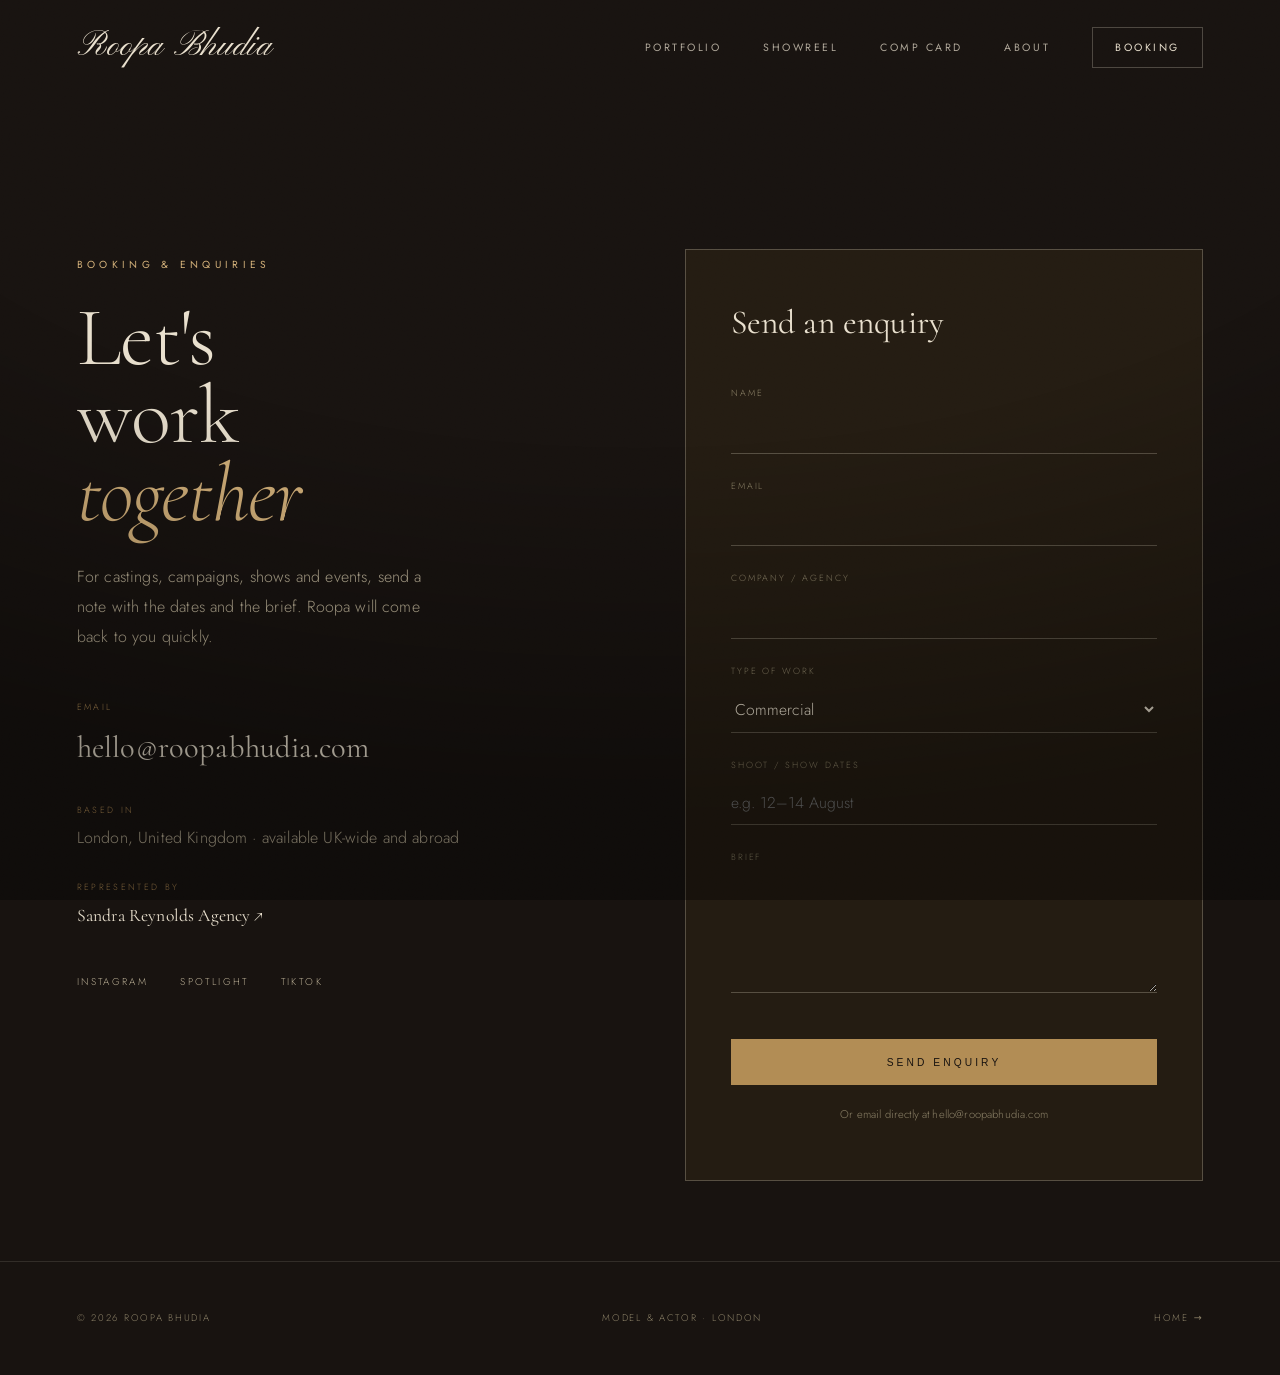
==== commit 7f8e6a04: "Quiet-luxury redesign: espresso and bronze, brand crest, watermark cropped" ====
--- a/contact.html
+++ b/contact.html
@@ -6,20 +6,15 @@
 <title>Contact — Roopa Bhudia</title>
 <meta name="description" content="Booking and enquiries for Roopa Bhudia, London-based model and actor." />
 
-<link rel="icon" href="data:image/svg+xml,%3Csvg xmlns='http://www.w3.org/2000/svg' viewBox='0 0 100 100'%3E%3Crect width='100' height='100' fill='%23141210'/%3E%3Ctext x='50' y='70' font-family='Georgia,serif' font-style='italic' font-size='54' fill='%23cc3b1d' text-anchor='middle'%3ERB%3C/text%3E%3C/svg%3E" />
+<link rel="icon" href="data:image/svg+xml,%3Csvg xmlns='http://www.w3.org/2000/svg' viewBox='0 0 100 100'%3E%3Crect width='100' height='100' fill='%23181310'/%3E%3Ccircle cx='50' cy='50' r='40' fill='none' stroke='%23b28d55' stroke-width='2'/%3E%3Ctext x='50' y='66' font-family='Georgia,serif' font-style='italic' font-size='40' fill='%23b28d55' text-anchor='middle'%3ERB%3C/text%3E%3C/svg%3E" />
 
 <link rel="preconnect" href="https://fonts.googleapis.com">
 <link rel="preconnect" href="https://fonts.gstatic.com" crossorigin>
-<link href="https://fonts.googleapis.com/css2?family=Fraunces:ital,opsz,wght@0,9..144,300;0,9..144,400;0,9..144,500;1,9..144,300;1,9..144,400&family=Space+Grotesk:wght@300;400;500&family=Pinyon+Script&display=swap" rel="stylesheet">
+<link href="https://fonts.googleapis.com/css2?family=Cormorant:ital,wght@0,300;0,400;0,500;1,300;1,400&family=Jost:wght@300;400;500&family=Pinyon+Script&display=swap" rel="stylesheet">
 <link rel="stylesheet" href="assets/css/style.css" />
-<noscript><style>.reveal{opacity:1!important;transform:none!important}#petals,.cursor-dot,.cursor-ring{display:none!important}</style></noscript>
+<noscript><style>.reveal{opacity:1!important;transform:none!important}</style></noscript>
 </head>
 <body>
-
-<div class="cursor-dot" id="cdot" aria-hidden="true"></div>
-<div class="cursor-ring" id="cring" aria-hidden="true"><span>Link</span></div>
-<canvas id="petals" aria-hidden="true"></canvas>
-<div class="progress" id="progress" aria-hidden="true"></div>
 
 <!-- ============ NAV ============ -->
 <nav class="nav scrolled" id="nav">
--- a/assets/css/style.css
+++ b/assets/css/style.css
@@ -1,318 +1,241 @@
 /* =========================================================
-   Roopa Bhudia — Botanical Couture (animated)
-   Display: Fraunces | Body: Space Grotesk | Logo: Pinyon Script
-   Signature: rose-claret + sage, drifting petals, drawn florals,
-   custom cursor, tilt gallery, magnetic buttons, counters.
+   Roopa Bhudia — Maison (quiet luxury)
+   Display: Cormorant | Labels/body: Jost | Logo: Pinyon Script
+   Espresso + bone + antique bronze. Restraint over decoration.
+   Images cropped top-weighted to remove agency watermark.
    ========================================================= */
 
 :root{
-  --paper:#f5efe6;
-  --paper-2:#ece3d5;
-  --ink:#171311;
-  --ink-2:#453c33;
-  --accent:#b0324a;      /* rose-claret */
-  --accent-soft:#d98a97;
-  --sage:#6f7d61;        /* botanical line-art */
-  --gold:#b28a54;
-  --muted:#8f8676;
-  --line:rgba(23,19,17,.14);
-  --line-2:rgba(23,19,17,.3);
-  --shadow:0 60px 120px -70px rgba(23,19,17,.55);
-  --pad:clamp(1.3rem,6vw,8rem);
-  --serif:"Fraunces",Georgia,serif;
-  --sans:"Space Grotesk",system-ui,-apple-system,sans-serif;
+  --bg:#181310;
+  --bg-2:#20190f;
+  --surface:#241c12;
+  --bone:#e9e0ce;
+  --bone-2:#cabfa0;
+  --bone-soft:#b7ac93;
+  --bronze:#b28d55;
+  --bronze-soft:#d3b079;
+  --muted:#8b8067;
+  --line:rgba(233,224,206,.13);
+  --line-2:rgba(233,224,206,.26);
+  --shadow:0 60px 130px -70px rgba(0,0,0,.8);
+  --pad:clamp(1.4rem,6vw,8.5rem);
+  --serif:"Cormorant",Georgia,serif;
+  --sans:"Jost",system-ui,-apple-system,sans-serif;
   --script:"Pinyon Script",cursive;
-  --ease:cubic-bezier(.2,.8,.2,1);
+  --ease:cubic-bezier(.22,.8,.28,1);
 }
 
 *{box-sizing:border-box}
 html{scroll-behavior:smooth}
-body{
-  margin:0;background:var(--paper);color:var(--ink);
-  font-family:var(--sans);font-weight:300;line-height:1.7;font-size:16px;
-  -webkit-font-smoothing:antialiased;overflow-x:hidden;
-}
+body{margin:0;background:var(--bg);color:var(--bone);font-family:var(--sans);font-weight:300;line-height:1.75;font-size:16px;-webkit-font-smoothing:antialiased;overflow-x:hidden;letter-spacing:.01em}
 body.loading{overflow:hidden}
 a{color:inherit;text-decoration:none}
 img{display:block;max-width:100%}
 
-/* subtle paper grain */
-body::before{
-  content:"";position:fixed;inset:0;z-index:1;pointer-events:none;opacity:.035;mix-blend-mode:multiply;
-  background-image:url("data:image/svg+xml,%3Csvg xmlns='http://www.w3.org/2000/svg' width='140' height='140'%3E%3Cfilter id='n'%3E%3CfeTurbulence type='fractalNoise' baseFrequency='.8' numOctaves='2'/%3E%3C/filter%3E%3Crect width='100%25' height='100%25' filter='url(%23n)'/%3E%3C/svg%3E");
-}
-
-.eyebrow{font-size:.68rem;letter-spacing:.34em;text-transform:uppercase;font-weight:400;color:var(--ink-2);display:inline-flex;align-items:center;gap:.7rem}
-.eyebrow::before{content:"";width:22px;height:1px;background:var(--accent)}
+/* faint grain + warm vignette */
+body::before{content:"";position:fixed;inset:0;z-index:1;pointer-events:none;opacity:.05;mix-blend-mode:overlay;background-image:url("data:image/svg+xml,%3Csvg xmlns='http://www.w3.org/2000/svg' width='120' height='120'%3E%3Cfilter id='n'%3E%3CfeTurbulence type='fractalNoise' baseFrequency='.85' numOctaves='2'/%3E%3C/filter%3E%3Crect width='100%25' height='100%25' filter='url(%23n)'/%3E%3C/svg%3E")}
+body::after{content:"";position:fixed;inset:0;z-index:1;pointer-events:none;background:radial-gradient(120% 90% at 50% 0%,transparent 55%,rgba(0,0,0,.35))}
+
+.eyebrow{font-size:.64rem;letter-spacing:.42em;text-transform:uppercase;font-weight:400;color:var(--bronze-soft);display:inline-block}
 .script{font-family:var(--script)}
-::selection{background:var(--accent);color:var(--paper)}
-:focus-visible{outline:2px solid var(--accent);outline-offset:3px}
-
-/* ---------- CUSTOM CURSOR ---------- */
-.cursor-dot,.cursor-ring{position:fixed;top:0;left:0;border-radius:50%;pointer-events:none;z-index:9999;transform:translate(-50%,-50%);mix-blend-mode:difference}
-.cursor-dot{width:6px;height:6px;background:#fff}
-.cursor-ring{width:40px;height:40px;border:1px solid #fff;transition:width .35s var(--ease),height .35s var(--ease),background .35s,opacity .3s;display:flex;align-items:center;justify-content:center}
-.cursor-ring span{font-family:var(--sans);font-size:.5rem;letter-spacing:.2em;text-transform:uppercase;color:#fff;opacity:0;transition:opacity .3s}
-.cursor-ring.grow{width:92px;height:92px;background:rgba(255,255,255,.06)}
-.cursor-ring.grow span{opacity:1}
-.cursor-ring.link{width:60px;height:60px}
-@media(hover:hover) and (pointer:fine){body.cursor-ready *{cursor:none!important}}
-@media(hover:none),(pointer:coarse){.cursor-dot,.cursor-ring{display:none}}
+.crest{color:var(--bronze)}
+::selection{background:var(--bronze);color:var(--bg)}
+:focus-visible{outline:1px solid var(--bronze);outline-offset:4px}
 
 /* ---------- PRELOADER ---------- */
-.loader{position:fixed;inset:0;z-index:9000;background:var(--paper);display:flex;flex-direction:column;align-items:center;justify-content:center;gap:1.6rem;transition:opacity .8s ease,visibility .8s}
+.loader{position:fixed;inset:0;z-index:9000;background:var(--bg);display:flex;align-items:center;justify-content:center;transition:opacity 1s ease,visibility 1s}
 .loader.done{opacity:0;visibility:hidden}
-.loader__name{font-family:var(--script);font-size:clamp(3rem,9vw,6rem);color:var(--ink);opacity:0;transform:translateY(14px);animation:loadName 1.1s var(--ease) .15s forwards}
-.loader__bar{width:min(240px,50vw);height:1px;background:var(--line);position:relative;overflow:hidden}
-.loader__bar i{position:absolute;inset:0;background:var(--accent);transform-origin:left;transform:scaleX(0);animation:loadBar 1.5s var(--ease) .3s forwards}
-.loader__flower{width:44px;height:44px;opacity:0;animation:fadeIn .8s ease .5s forwards}
-.loader__flower path{stroke:var(--sage);stroke-width:1.4;fill:none;stroke-dasharray:200;stroke-dashoffset:200;animation:draw 1.6s var(--ease) .4s forwards}
-@keyframes loadName{to{opacity:1;transform:none}}
-@keyframes loadBar{to{transform:scaleX(1)}}
-@keyframes fadeIn{to{opacity:1}}
-@keyframes draw{to{stroke-dashoffset:0}}
-
-/* ---------- PETALS CANVAS ---------- */
-#petals{position:fixed;inset:0;z-index:0;pointer-events:none}
-
-/* ---------- SCROLL PROGRESS ---------- */
-.progress{position:fixed;top:0;left:0;height:2px;width:100%;transform:scaleX(0);transform-origin:left;background:var(--accent);z-index:80}
-
-/* content sits above petals/grain */
-.nav,header,section,footer,.banner,.statement,.figures{position:relative;z-index:2}
+.loader .crest{width:120px;opacity:0;transform:scale(.94);animation:crestIn 1.4s var(--ease) forwards}
+@keyframes crestIn{to{opacity:1;transform:none}}
 
 /* ---------- NAV ---------- */
-.nav{position:fixed;top:0;left:0;right:0;z-index:60;display:flex;align-items:center;justify-content:space-between;padding:1.4rem var(--pad);transition:background .5s,padding .5s,border-color .5s;border-bottom:1px solid transparent}
-.nav.scrolled{background:rgba(245,239,230,.72);backdrop-filter:blur(18px) saturate(1.2);border-bottom:1px solid var(--line);padding-top:.9rem;padding-bottom:.9rem}
-.nav__mark{font-family:var(--script);font-size:2.1rem;line-height:1;color:var(--ink);display:flex;align-items:center;gap:.6rem}
-.nav__mark img{height:46px;width:auto;display:block}
-.nav__links{display:flex;gap:2.4rem;align-items:center}
-.nav__links a{font-size:.7rem;letter-spacing:.18em;text-transform:uppercase;font-weight:400;position:relative;padding:.2rem 0}
-.nav__links a:not(.nav__cta)::after{content:"";position:absolute;left:0;bottom:-2px;width:0;height:1px;background:var(--accent);transition:width .35s var(--ease)}
-.nav__links a:not(.nav__cta):hover::after{width:100%}
-.nav__cta{border:1px solid var(--ink);padding:.6rem 1.3rem;transition:background .3s,color .3s,border-color .3s}
-.nav__cta:hover{background:var(--accent);color:var(--paper);border-color:var(--accent)}
-.nav__burger{display:none;background:none;border:0;cursor:pointer;padding:.4rem;color:var(--ink)}
-.nav__burger span{display:block;width:24px;height:1.5px;background:currentColor;margin:6px 0;transition:.3s}
+.nav{position:fixed;top:0;left:0;right:0;z-index:60;display:flex;align-items:center;justify-content:space-between;padding:1.7rem var(--pad);transition:background .6s,padding .6s,border-color .6s;border-bottom:1px solid transparent}
+.nav.scrolled{background:rgba(24,19,16,.72);backdrop-filter:blur(18px);border-bottom:1px solid var(--line);padding-top:1.1rem;padding-bottom:1.1rem}
+.nav__mark{font-family:var(--script);font-size:2.2rem;line-height:1;color:var(--bone);display:flex;align-items:center;gap:.6rem}
+.nav__mark img{height:48px;width:auto}
+.nav__links{display:flex;gap:2.6rem;align-items:center}
+.nav__links a{font-size:.66rem;letter-spacing:.24em;text-transform:uppercase;font-weight:400;color:var(--bone);opacity:.72;transition:opacity .3s,color .3s}
+.nav__links a:hover{opacity:1;color:var(--bronze-soft)}
+.nav__cta{border:1px solid var(--line-2);padding:.65rem 1.4rem;opacity:1!important}
+.nav__cta:hover{background:var(--bronze);color:var(--bg)!important;border-color:var(--bronze)}
+.nav__burger{display:none;background:none;border:0;cursor:pointer;padding:.4rem;color:var(--bone)}
+.nav__burger span{display:block;width:24px;height:1px;background:currentColor;margin:6px 0;transition:.3s}
+
+/* content above overlays */
+.nav,header,section,footer,.divider{position:relative;z-index:2}
 
 /* ---------- HERO ---------- */
-.hero{min-height:100svh;display:grid;grid-template-columns:1.05fr .95fr;position:relative;overflow:hidden}
-.hero__glow{position:absolute;inset:0;z-index:0;pointer-events:none;background:radial-gradient(60% 50% at 20% 30%,rgba(176,50,74,.12),transparent 70%),radial-gradient(50% 50% at 90% 80%,rgba(111,125,97,.14),transparent 70%);animation:glow 14s ease-in-out infinite alternate}
-@keyframes glow{to{transform:translate3d(2%,1%,0) scale(1.08)}}
-.hero__text{display:flex;flex-direction:column;justify-content:center;padding:7rem var(--pad) 3rem;position:relative;z-index:3}
-.hero__issue{font-size:.64rem;letter-spacing:.32em;text-transform:uppercase;color:var(--muted);margin-bottom:1.6rem;display:flex;gap:1rem;align-items:center;opacity:0;transform:translateY(12px);transition:.9s var(--ease) .2s}
-.hero__issue b{color:var(--accent);font-weight:500}
-.hero__name{font-family:var(--serif);font-weight:400;font-size:clamp(3.8rem,10vw,9.5rem);line-height:.84;letter-spacing:-.02em;margin:0;font-optical-sizing:auto}
-.hero__name .ln{display:block;overflow:hidden}
-.hero__name .ln i{display:block;font-style:normal;transform:translateY(105%);transition:transform 1.1s var(--ease)}
-.hero__name em .ln i{font-style:italic;font-weight:300}
-.hero__name em{font-style:italic;font-weight:300}
-.hero__sub{margin:2.4rem 0 0;max-width:38ch;font-size:1.04rem;color:var(--ink-2);font-weight:300;line-height:1.75;opacity:0;transform:translateY(12px);transition:.9s var(--ease) .7s}
-.hero__meta{display:flex;gap:1.4rem;align-items:center;margin-top:2.6rem;font-size:.64rem;letter-spacing:.24em;text-transform:uppercase;color:var(--muted);flex-wrap:wrap;opacity:0;transform:translateY(12px);transition:.9s var(--ease) .85s}
-.hero__meta .dot{width:4px;height:4px;border-radius:50%;background:var(--accent)}
-.loaded .hero__issue,.loaded .hero__sub,.loaded .hero__meta{opacity:1;transform:none}
-.loaded .hero__name .ln i{transform:none}
-.hero__name .ln:nth-child(1) i{transition-delay:.35s}
-.hero__name .ln:nth-child(2) i{transition-delay:.48s}
-.hero__portrait{position:relative;overflow:hidden;background:var(--paper-2);min-height:60svh;z-index:2}
-.hero__portrait img{width:100%;height:112%;object-fit:cover;object-position:center 20%;filter:grayscale(1) contrast(1.05);transition:filter 1.2s ease;will-change:transform}
-.hero__portrait:hover img{filter:grayscale(0) contrast(1)}
-.hero__floral{position:absolute;left:-40px;bottom:-30px;width:230px;z-index:3;pointer-events:none}
-.hero__floral path{fill:none;stroke:var(--accent);stroke-width:1.3;opacity:.85}
-.hero__tag{position:absolute;top:50%;right:1.1rem;transform:translateY(-50%) rotate(180deg);writing-mode:vertical-rl;font-size:.6rem;letter-spacing:.4em;text-transform:uppercase;color:var(--paper);mix-blend-mode:difference;z-index:3}
-.scrollcue{position:absolute;left:var(--pad);bottom:1.6rem;font-size:.58rem;letter-spacing:.3em;text-transform:uppercase;color:var(--muted);display:flex;align-items:center;gap:.7rem;z-index:3}
-.scrollcue i{display:block;width:42px;height:1px;background:var(--accent);transform-origin:left;animation:cue 2.6s ease-in-out infinite}
-@keyframes cue{0%,100%{transform:scaleX(.3);opacity:.3}50%{transform:scaleX(1);opacity:.8}}
-
-/* ---------- NAME BANNER ---------- */
-.banner{background:var(--ink);overflow:hidden;padding:1.5rem 0;display:flex;white-space:nowrap}
-.banner__track{display:inline-flex;align-items:center;gap:2.2rem;padding-right:2.2rem;animation:scroll 30s linear infinite;will-change:transform}
-.banner:hover .banner__track{animation-play-state:paused}
-.banner__track span{font-family:var(--serif);font-style:italic;font-weight:400;font-size:clamp(2rem,4vw,3.2rem);color:var(--paper);line-height:1}
-.banner__track span.out{color:transparent;-webkit-text-stroke:1px rgba(245,239,230,.5);font-style:normal}
-.banner__track span.dot{color:var(--accent);-webkit-text-stroke:0;font-family:var(--sans)}
-@keyframes scroll{to{transform:translateX(-50%)}}
+.hero{min-height:100svh;display:grid;grid-template-columns:1.02fr .98fr;position:relative}
+.hero__text{display:flex;flex-direction:column;justify-content:center;padding:8rem var(--pad) 4rem;position:relative}
+.hero__crest{width:66px;margin-bottom:2.2rem}
+.hero__eyebrow{display:block;margin-bottom:1.6rem}
+.hero__name{font-family:var(--serif);font-weight:300;font-size:clamp(4rem,10.5vw,10rem);line-height:.84;letter-spacing:-.01em;margin:0}
+.hero__name em{font-style:italic;font-weight:300;display:block;color:var(--bone)}
+.hero__rule{width:64px;height:1px;background:var(--bronze);margin:2.4rem 0}
+.hero__sub{max-width:36ch;font-size:1.02rem;color:var(--bone-soft);font-weight:300;line-height:1.8}
+.hero__meta{display:flex;gap:1.5rem;align-items:center;margin-top:2.4rem;font-size:.6rem;letter-spacing:.28em;text-transform:uppercase;color:var(--muted);flex-wrap:wrap}
+.hero__meta .dot{width:3px;height:3px;border-radius:50%;background:var(--bronze)}
+.hero__portrait{position:relative;overflow:hidden;background:var(--bg-2)}
+.hero__portrait img{width:100%;height:118%;object-fit:cover;object-position:center top;filter:grayscale(1) contrast(1.02) brightness(.96);transition:filter 1.4s ease}
+.hero__portrait:hover img{filter:grayscale(0) contrast(1) brightness(1)}
+.hero__portrait::after{content:"";position:absolute;inset:0;background:linear-gradient(90deg,rgba(24,19,16,.5),transparent 30%);pointer-events:none}
+
+/* ---------- DIVIDER (name/script) ---------- */
+.divider{text-align:center;padding:clamp(3rem,7vh,5rem) var(--pad);border-top:1px solid var(--line);border-bottom:1px solid var(--line)}
+.divider .script{font-family:var(--script);font-size:clamp(2.4rem,6vw,4.4rem);color:var(--bronze-soft)}
+.divider small{display:block;font-size:.6rem;letter-spacing:.4em;text-transform:uppercase;color:var(--muted);margin-top:.6rem}
 
 /* ---------- STATEMENT ---------- */
-.statement{padding:clamp(5rem,13vh,11rem) var(--pad);max-width:1150px;position:relative}
-.statement p{font-family:var(--serif);font-weight:300;font-size:clamp(1.8rem,4.4vw,3.4rem);line-height:1.26;letter-spacing:-.01em;margin:0}
-.statement .word{display:inline-block;opacity:0;transform:translateY(18px);transition:opacity .7s var(--ease),transform .7s var(--ease)}
-.statement.in .word{opacity:1;transform:none}
-.statement em{font-style:italic}
-.statement .hl{color:var(--accent)}
-.statement__floral{position:absolute;right:var(--pad);top:20%;width:120px;opacity:.5;pointer-events:none}
-.statement__floral path{fill:none;stroke:var(--sage);stroke-width:1.2}
-
-/* ---------- FIGURES (counters) ---------- */
+.statement{padding:clamp(6rem,15vh,12rem) var(--pad);max-width:1150px;margin:0 auto;text-align:center}
+.statement p{font-family:var(--serif);font-weight:300;font-size:clamp(2rem,4.6vw,3.6rem);line-height:1.28;letter-spacing:-.005em;margin:0}
+.statement em{font-style:italic;color:var(--bronze-soft)}
+
+/* ---------- FIGURES ---------- */
 .figures{display:grid;grid-template-columns:repeat(4,1fr);border-top:1px solid var(--line);border-bottom:1px solid var(--line)}
-.figures__item{padding:2.6rem var(--pad);text-align:center;border-right:1px solid var(--line)}
+.figures__item{padding:3rem var(--pad);text-align:center;border-right:1px solid var(--line)}
 .figures__item:last-child{border-right:0}
-.figures__n{font-family:var(--serif);font-weight:400;font-size:clamp(2.4rem,5vw,4rem);line-height:1;display:flex;justify-content:center;align-items:baseline;gap:.05em}
-.figures__n .plus{color:var(--accent)}
-.figures__l{font-size:.6rem;letter-spacing:.24em;text-transform:uppercase;color:var(--muted);margin-top:.9rem}
+.figures__n{font-family:var(--serif);font-weight:300;font-size:clamp(2.6rem,5vw,4rem);line-height:1;color:var(--bone)}
+.figures__n .plus{color:var(--bronze)}
+.figures__l{font-size:.58rem;letter-spacing:.28em;text-transform:uppercase;color:var(--muted);margin-top:1rem}
 @media(max-width:720px){.figures{grid-template-columns:1fr 1fr}.figures__item:nth-child(2){border-right:0}.figures__item{border-bottom:1px solid var(--line)}}
 
-/* ---------- SECTION SHELL ---------- */
-.section{padding:clamp(4.5rem,11vh,10rem) var(--pad)}
-.section--tint{background:var(--paper-2)}
-.section--ink{background:var(--ink);color:var(--paper)}
-.section--ink .eyebrow{color:#b7afa1}
-.section--ink .sec-head__num{color:#b7afa1}
-.sec-head{display:flex;justify-content:space-between;align-items:flex-end;gap:2rem;flex-wrap:wrap;margin-bottom:3.4rem;position:relative}
-.sec-head__title{font-family:var(--serif);font-size:clamp(2.6rem,6vw,5rem);font-weight:400;line-height:.96;letter-spacing:-.015em;margin:1rem 0 0}
-.sec-head__title em{font-style:italic;font-weight:300}
-.sec-head__num{font-family:var(--sans);font-size:.66rem;letter-spacing:.24em;text-transform:uppercase;color:var(--muted)}
-.sec-head__num b{color:var(--accent);font-weight:500}
-
-/* ---------- PORTFOLIO ---------- */
-.gallery{column-count:3;column-gap:1.2rem}
-@media(max-width:1000px){.gallery{column-count:2}}
-@media(max-width:620px){.gallery{column-count:1}}
-.tile{position:relative;overflow:hidden;cursor:pointer;margin:0 0 1.2rem;break-inside:avoid;background:var(--paper-2);transform-style:preserve-3d;transition:box-shadow .5s}
-.tile:hover{box-shadow:var(--shadow)}
-.tile img{width:100%;height:auto;display:block;filter:grayscale(1) contrast(1.04);transition:transform 1.1s var(--ease),filter .7s ease}
-.tile:hover img{transform:scale(1.05);filter:grayscale(0) contrast(1)}
-.tile__cap{position:absolute;left:0;right:0;bottom:0;padding:1.1rem 1.2rem;display:flex;justify-content:space-between;align-items:flex-end;background:linear-gradient(transparent,rgba(23,19,17,.62));opacity:0;transition:opacity .4s;transform:translateZ(30px)}
+/* ---------- SECTION ---------- */
+.section{padding:clamp(5rem,13vh,11rem) var(--pad)}
+.section--surface{background:var(--bg-2)}
+.sec-head{display:flex;justify-content:space-between;align-items:flex-end;gap:2rem;flex-wrap:wrap;margin-bottom:4rem}
+.sec-head__title{font-family:var(--serif);font-size:clamp(2.8rem,6.5vw,5.4rem);font-weight:300;line-height:.96;letter-spacing:-.01em;margin:1rem 0 0}
+.sec-head__title em{font-style:italic}
+.sec-head__num{font-size:.62rem;letter-spacing:.3em;text-transform:uppercase;color:var(--muted)}
+.sec-head__num b{color:var(--bronze);font-weight:400}
+
+/* ---------- PORTFOLIO (watermark-cropped grid) ---------- */
+.gallery{display:grid;grid-template-columns:repeat(3,1fr);gap:1.4rem}
+@media(max-width:1000px){.gallery{grid-template-columns:repeat(2,1fr)}}
+@media(max-width:600px){.gallery{grid-template-columns:1fr}}
+.tile{position:relative;overflow:hidden;background:var(--bg-2);aspect-ratio:4/5}
+.tile img{width:100%;height:120%;object-fit:cover;object-position:center top;filter:grayscale(1) contrast(1.03) brightness(.95);transition:transform 1.3s var(--ease),filter .8s ease}
+.tile:hover img{transform:scale(1.04);filter:grayscale(0) contrast(1) brightness(1)}
+.tile__cap{position:absolute;left:0;right:0;bottom:0;padding:1.3rem 1.4rem;display:flex;justify-content:space-between;align-items:flex-end;background:linear-gradient(transparent,rgba(20,15,11,.75));opacity:0;transition:opacity .5s}
 .tile:hover .tile__cap{opacity:1}
-.tile__cap b{font-family:var(--serif);font-style:italic;font-weight:400;font-size:1.15rem;color:#fff}
-.tile__cap small{font-size:.56rem;letter-spacing:.22em;text-transform:uppercase;color:var(--ink);background:var(--paper);padding:.2rem .5rem}
+.tile__cap b{font-family:var(--serif);font-style:italic;font-weight:400;font-size:1.2rem;color:var(--bone)}
+.tile__cap small{font-size:.54rem;letter-spacing:.26em;text-transform:uppercase;color:var(--bronze-soft)}
+.tile--wide{grid-column:span 2;aspect-ratio:auto}
+@media(max-width:600px){.tile--wide{grid-column:span 1}}
 
 /* ---------- SHOWREEL ---------- */
 .reel{position:relative;border:1px solid var(--line-2);aspect-ratio:16/9;overflow:hidden;background:#000}
 .reel iframe{position:absolute;inset:0;width:100%;height:100%;border:0}
-.reel__meta{margin-top:1.6rem;display:flex;justify-content:space-between;gap:1rem;flex-wrap:wrap;font-size:.64rem;letter-spacing:.22em;text-transform:uppercase;color:var(--muted)}
-.reel__meta a{color:var(--ink);border-bottom:1px solid var(--accent);padding-bottom:2px}
+.reel__meta{margin-top:1.8rem;display:flex;justify-content:space-between;gap:1rem;flex-wrap:wrap;font-size:.62rem;letter-spacing:.26em;text-transform:uppercase;color:var(--muted)}
+.reel__meta a{color:var(--bone);border-bottom:1px solid var(--bronze);padding-bottom:2px}
 
 /* ---------- COMP CARD ---------- */
-.comp{display:grid;grid-template-columns:1fr 1fr;border:1px solid var(--line-2);background:var(--paper);box-shadow:var(--shadow)}
-.comp__face{position:relative;overflow:hidden;min-height:540px;background:var(--paper-2)}
-.comp__face img{width:100%;height:100%;object-fit:cover;object-position:center 18%;position:absolute;inset:0;filter:grayscale(1) contrast(1.05)}
-.comp__facelabel{position:absolute;top:1.2rem;left:1.3rem;z-index:2;font-size:.56rem;letter-spacing:.28em;text-transform:uppercase;color:#fff;mix-blend-mode:difference}
-.comp__body{padding:clamp(2rem,4vw,3.4rem);display:flex;flex-direction:column;justify-content:center;position:relative}
-.comp__name{font-family:var(--serif);font-size:2.8rem;font-weight:400;margin:0;line-height:1}
-.comp__cat{font-size:.62rem;letter-spacing:.26em;text-transform:uppercase;color:var(--accent);margin-top:.9rem}
-.stats{list-style:none;padding:0;margin:2.4rem 0 0;display:grid;grid-template-columns:1fr 1fr}
-.stats li{display:flex;justify-content:space-between;gap:1rem;padding:.9rem 0;border-bottom:1px solid var(--line);font-size:.9rem}
-.stats li:nth-child(odd){padding-right:1.6rem}
-.stats li:nth-child(even){padding-left:1.6rem;border-left:1px solid var(--line)}
-.stats span{color:var(--muted);font-size:.58rem;letter-spacing:.18em;text-transform:uppercase;align-self:center}
-.stats b{font-weight:400;font-family:var(--serif);font-size:1.35rem}
-.comp__note{margin-top:1.8rem;font-size:.72rem;color:var(--muted);line-height:1.6;font-weight:300}
+.comp{display:grid;grid-template-columns:1fr 1fr;border:1px solid var(--line-2);background:var(--surface);box-shadow:var(--shadow)}
+.comp__face{position:relative;overflow:hidden;min-height:560px;background:var(--bg-2)}
+.comp__face img{width:100%;height:116%;object-fit:cover;object-position:center top;position:absolute;inset:0;filter:grayscale(1) contrast(1.03) brightness(.95)}
+.comp__facelabel{position:absolute;top:1.3rem;left:1.4rem;z-index:2;font-size:.54rem;letter-spacing:.3em;text-transform:uppercase;color:var(--bone);mix-blend-mode:difference}
+.comp__body{padding:clamp(2.2rem,4vw,3.6rem);display:flex;flex-direction:column;justify-content:center}
+.comp__name{font-family:var(--serif);font-size:3rem;font-weight:300;margin:0;line-height:1}
+.comp__cat{font-size:.6rem;letter-spacing:.3em;text-transform:uppercase;color:var(--bronze-soft);margin-top:1rem}
+.stats{list-style:none;padding:0;margin:2.6rem 0 0;display:grid;grid-template-columns:1fr 1fr}
+.stats li{display:flex;justify-content:space-between;gap:1rem;padding:1rem 0;border-bottom:1px solid var(--line);font-size:.9rem}
+.stats li:nth-child(odd){padding-right:1.8rem}
+.stats li:nth-child(even){padding-left:1.8rem;border-left:1px solid var(--line)}
+.stats span{color:var(--muted);font-size:.56rem;letter-spacing:.2em;text-transform:uppercase;align-self:center}
+.stats b{font-weight:400;font-family:var(--serif);font-size:1.4rem;color:var(--bone)}
+.comp__note{margin-top:2rem;font-size:.72rem;color:var(--muted);line-height:1.7;font-weight:300}
 
 /* ---------- RANGE ---------- */
-.range{display:grid;grid-template-columns:repeat(auto-fit,minmax(230px,1fr));border-top:1px solid var(--line-2)}
-.range__item{padding:2rem 1.6rem 2rem 0;border-bottom:1px solid var(--line);transition:background .4s}
-.range__item:hover{background:rgba(176,50,74,.04)}
-.range__n{font-size:.6rem;letter-spacing:.22em;color:var(--accent);text-transform:uppercase}
-.range__item h3{font-family:var(--serif);font-weight:400;font-size:1.7rem;margin:.4rem 0 .5rem;line-height:1.1}
-.range__item p{margin:0;font-size:.9rem;color:var(--ink-2);line-height:1.6;font-weight:300}
+.range{display:grid;grid-template-columns:repeat(auto-fit,minmax(240px,1fr));border-top:1px solid var(--line)}
+.range__item{padding:2.2rem 1.8rem 2.2rem 0;border-bottom:1px solid var(--line)}
+.range__n{font-size:.58rem;letter-spacing:.24em;color:var(--bronze);text-transform:uppercase}
+.range__item h3{font-family:var(--serif);font-weight:400;font-size:1.8rem;margin:.5rem 0 .5rem;line-height:1.1;color:var(--bone)}
+.range__item p{margin:0;font-size:.88rem;color:var(--bone-soft);line-height:1.65;font-weight:300}
 
 /* ---------- CREDITS ---------- */
-.credits{columns:2;column-gap:5rem;max-width:840px}
-.credits div{break-inside:avoid;display:flex;justify-content:space-between;gap:1rem;align-items:baseline;padding:1rem 0;border-bottom:1px solid var(--line);transition:padding-left .35s var(--ease),color .35s}
-.credits div:hover{padding-left:.8rem;color:var(--accent)}
-.credits b{font-family:var(--serif);font-weight:400;font-size:1.5rem}
-.credits small{font-size:.56rem;letter-spacing:.18em;text-transform:uppercase;color:var(--muted)}
+.credits{columns:2;column-gap:5rem;max-width:860px}
+.credits div{break-inside:avoid;display:flex;justify-content:space-between;gap:1rem;align-items:baseline;padding:1.1rem 0;border-bottom:1px solid var(--line);transition:padding-left .4s var(--ease)}
+.credits div:hover{padding-left:.7rem}
+.credits b{font-family:var(--serif);font-weight:400;font-size:1.55rem;color:var(--bone)}
+.credits small{font-size:.54rem;letter-spacing:.2em;text-transform:uppercase;color:var(--muted)}
 
 /* ---------- ABOUT ---------- */
-.about{display:grid;grid-template-columns:1fr 1.1fr;gap:clamp(2rem,6vw,6rem);align-items:center;position:relative}
-.about__img{overflow:hidden;background:var(--paper-2)}
-.about__img img{width:100%;height:auto;display:block;filter:grayscale(1) contrast(1.04);transition:filter 1s}
-.about__img:hover img{filter:grayscale(0) contrast(1)}
-.about__lead{font-family:var(--serif);font-style:italic;font-size:clamp(1.7rem,2.8vw,2.4rem);line-height:1.28;font-weight:300;margin:0 0 1.6rem}
-.about p{color:var(--ink-2);font-size:1rem;line-height:1.8;margin:0 0 1.1rem;font-weight:300}
-.about__floral{position:absolute;right:-10px;top:-40px;width:120px;opacity:.6;pointer-events:none}
-.about__floral path{fill:none;stroke:var(--sage);stroke-width:1.2}
+.about{display:grid;grid-template-columns:1fr 1.1fr;gap:clamp(2rem,6vw,6rem);align-items:center}
+.about__img{overflow:hidden;background:var(--bg-2);aspect-ratio:4/5}
+.about__img img{width:100%;height:116%;object-fit:cover;object-position:center top;filter:grayscale(1) contrast(1.03) brightness(.95);transition:filter 1.2s}
+.about__img:hover img{filter:grayscale(0) contrast(1) brightness(1)}
+.about__lead{font-family:var(--serif);font-style:italic;font-size:clamp(1.8rem,2.9vw,2.5rem);line-height:1.3;font-weight:300;margin:0 0 1.8rem;color:var(--bone)}
+.about p{color:var(--bone-soft);font-size:1rem;line-height:1.85;margin:0 0 1.1rem;font-weight:300}
 
 /* ---------- REPRESENTATION ---------- */
-.rep{display:flex;gap:3rem;flex-wrap:wrap}
-.rep__item{min-width:200px}
-.rep__item span{font-size:.58rem;letter-spacing:.24em;text-transform:uppercase;color:var(--accent)}
-.rep__item b{display:block;font-family:var(--serif);font-size:1.7rem;font-weight:400;margin:.6rem 0 .4rem}
-.rep__item a{color:var(--ink-2);font-size:.82rem;border-bottom:1px solid var(--line-2);padding-bottom:2px}
-.rep__item a:hover{border-color:var(--accent)}
+.rep{display:flex;gap:3.4rem;flex-wrap:wrap}
+.rep__item{min-width:210px}
+.rep__item span{font-size:.56rem;letter-spacing:.26em;text-transform:uppercase;color:var(--bronze)}
+.rep__item b{display:block;font-family:var(--serif);font-size:1.8rem;font-weight:400;margin:.7rem 0 .4rem;color:var(--bone)}
+.rep__item a{color:var(--bone-soft);font-size:.8rem;border-bottom:1px solid var(--line-2);padding-bottom:2px}
+.rep__item a:hover{border-color:var(--bronze);color:var(--bone)}
 
 /* ---------- CTA ---------- */
-.cta{text-align:center;position:relative;overflow:hidden}
-.cta__big{font-family:var(--serif);font-weight:300;line-height:1;font-size:clamp(2.8rem,8vw,7rem);margin:1rem 0 2.4rem;letter-spacing:-.02em}
-.cta__big em{font-style:italic;color:var(--accent-soft)}
-.cta__floral{position:absolute;left:50%;top:1rem;transform:translateX(-50%);width:150px;opacity:.25;pointer-events:none}
-.cta__floral path{fill:none;stroke:var(--accent-soft);stroke-width:1.2}
-.btn{display:inline-block;border:1px solid currentColor;padding:1rem 2.8rem;font-size:.66rem;letter-spacing:.26em;text-transform:uppercase;transition:.4s;font-weight:400;position:relative}
-.section--ink .btn{color:var(--paper)}
-.btn:hover{background:var(--accent);border-color:var(--accent);color:var(--paper)}
-
-/* ---------- CONTACT PAGE ---------- */
-.contact-wrap{min-height:100svh;padding:9rem var(--pad) 5rem;display:grid;grid-template-columns:1fr 1fr;gap:clamp(2.5rem,7vw,7rem);align-items:start;position:relative;z-index:2}
-.contact-intro h1{font-family:var(--serif);font-weight:400;font-size:clamp(3rem,6.5vw,5.4rem);line-height:.94;letter-spacing:-.02em;margin:1.2rem 0 0}
-.contact-intro h1 em{font-style:italic;font-weight:300;color:var(--accent)}
-.contact-intro p{color:var(--ink-2);max-width:42ch;margin-top:1.8rem;line-height:1.8;font-weight:300}
-.contact-details{margin-top:3rem;display:grid;gap:1.6rem}
-.contact-details a.big{font-family:var(--serif);font-size:1.8rem;color:var(--ink);font-weight:400}
-.contact-details a.big:hover{color:var(--accent)}
-.contact-details .lbl{font-size:.58rem;letter-spacing:.24em;text-transform:uppercase;color:var(--accent);display:block;margin-bottom:.4rem}
-.contact-details span{color:var(--ink-2);font-weight:300}
-.contact-social{display:flex;gap:1.8rem;margin-top:2.4rem;flex-wrap:wrap}
-.contact-social a{font-size:.66rem;letter-spacing:.2em;text-transform:uppercase;color:var(--ink-2)}
-.contact-social a:hover{color:var(--accent)}
-.form{border:1px solid var(--line-2);padding:clamp(1.8rem,3.5vw,2.8rem);background:var(--paper-2)}
-.form h2{font-family:var(--serif);font-weight:400;font-size:2rem;margin:0 0 1.8rem}
-.field{margin-bottom:1.4rem}
-.field label{display:block;font-size:.58rem;letter-spacing:.2em;text-transform:uppercase;color:var(--muted);margin-bottom:.5rem}
-.field input,.field select,.field textarea{width:100%;background:transparent;border:0;border-bottom:1px solid var(--line-2);color:var(--ink);font-family:var(--sans);font-weight:300;font-size:.98rem;padding:.6rem 0;transition:border-color .3s}
-.field input:focus,.field select:focus,.field textarea:focus{outline:none;border-color:var(--accent)}
-.field select option{background:var(--paper);color:var(--ink)}
+.cta{text-align:center;position:relative}
+.cta__crest{width:88px;margin:0 auto 2rem}
+.cta__big{font-family:var(--serif);font-weight:300;line-height:1;font-size:clamp(3rem,8vw,7rem);margin:0 0 2.6rem;letter-spacing:-.01em}
+.cta__big em{font-style:italic;color:var(--bronze-soft)}
+.btn{display:inline-block;border:1px solid var(--bronze);color:var(--bronze-soft);padding:1.05rem 3rem;font-size:.64rem;letter-spacing:.3em;text-transform:uppercase;transition:.45s;font-weight:400}
+.btn:hover{background:var(--bronze);color:var(--bg)}
+
+/* ---------- CONTACT ---------- */
+.contact-wrap{min-height:100svh;padding:9.5rem var(--pad) 5rem;display:grid;grid-template-columns:1fr 1fr;gap:clamp(2.5rem,7vw,7rem);align-items:start}
+.contact-intro h1{font-family:var(--serif);font-weight:300;font-size:clamp(3rem,6.5vw,5.6rem);line-height:.94;letter-spacing:-.01em;margin:1.4rem 0 0}
+.contact-intro h1 em{font-style:italic;color:var(--bronze-soft)}
+.contact-intro p{color:var(--bone-soft);max-width:42ch;margin-top:1.8rem;line-height:1.85;font-weight:300}
+.contact-details{margin-top:3rem;display:grid;gap:1.7rem}
+.contact-details a.big{font-family:var(--serif);font-size:1.9rem;color:var(--bone);font-weight:400}
+.contact-details a.big:hover{color:var(--bronze-soft)}
+.contact-details .lbl{font-size:.56rem;letter-spacing:.26em;text-transform:uppercase;color:var(--bronze);display:block;margin-bottom:.4rem}
+.contact-details span{color:var(--bone-soft);font-weight:300}
+.contact-social{display:flex;gap:2rem;margin-top:2.6rem;flex-wrap:wrap}
+.contact-social a{font-size:.62rem;letter-spacing:.24em;text-transform:uppercase;color:var(--bone-soft)}
+.contact-social a:hover{color:var(--bronze-soft)}
+.form{border:1px solid var(--line-2);padding:clamp(2rem,3.5vw,3rem);background:var(--surface)}
+.form h2{font-family:var(--serif);font-weight:400;font-size:2.1rem;margin:0 0 2rem;color:var(--bone)}
+.field{margin-bottom:1.5rem}
+.field label{display:block;font-size:.56rem;letter-spacing:.22em;text-transform:uppercase;color:var(--muted);margin-bottom:.5rem}
+.field input,.field select,.field textarea{width:100%;background:transparent;border:0;border-bottom:1px solid var(--line-2);color:var(--bone);font-family:var(--sans);font-weight:300;font-size:.98rem;padding:.65rem 0;transition:border-color .3s}
+.field input:focus,.field select:focus,.field textarea:focus{outline:none;border-color:var(--bronze)}
+.field select option{background:var(--bg);color:var(--bone)}
 .field textarea{resize:vertical;min-height:120px}
-.form .btn{width:100%;background:var(--ink);color:var(--paper);border-color:var(--ink);cursor:pointer;margin-top:.8rem}
-.form .btn:hover{background:var(--accent);border-color:var(--accent)}
-.form__note{font-size:.7rem;color:var(--muted);margin-top:1.1rem;text-align:center;font-weight:300}
+.form .btn{width:100%;background:var(--bronze);color:var(--bg);border-color:var(--bronze);cursor:pointer;margin-top:.8rem}
+.form .btn:hover{background:transparent;color:var(--bronze-soft)}
+.form__note{font-size:.7rem;color:var(--muted);margin-top:1.2rem;text-align:center;font-weight:300}
 .hidden-hp{position:absolute;left:-9999px}
 
 /* ---------- FOOTER ---------- */
-footer{padding:2.6rem var(--pad);display:flex;justify-content:space-between;align-items:center;gap:1rem;flex-wrap:wrap;border-top:1px solid var(--line);font-size:.62rem;letter-spacing:.16em;text-transform:uppercase;color:var(--muted)}
-footer .script{font-family:var(--script);font-size:1.5rem;letter-spacing:0;text-transform:none;color:var(--ink)}
-footer a:hover{color:var(--accent)}
-
-/* ---------- LIGHTBOX ---------- */
-.lb{position:fixed;inset:0;z-index:9500;background:rgba(18,15,13,.96);display:none;align-items:center;justify-content:center;padding:4vw;opacity:0;transition:opacity .4s}
-.lb.open{display:flex}
-.lb.show{opacity:1}
-.lb__inner{max-width:min(680px,92vw);text-align:center;transform:scale(.96);transition:transform .5s var(--ease)}
-.lb.show .lb__inner{transform:none}
-.lb__inner img{max-height:86vh;width:auto;margin:0 auto}
-.lb__close{position:absolute;top:1.2rem;right:1.8rem;background:none;border:0;color:#fff;font-size:2rem;cursor:pointer;line-height:1;font-weight:300}
-.lb__nav{position:absolute;top:50%;transform:translateY(-50%);background:none;border:0;color:#fff;font-size:2.2rem;cursor:pointer;padding:1rem;opacity:.6}
-.lb__nav:hover{opacity:1;color:var(--accent-soft)}
-.lb__prev{left:1rem}.lb__next{right:1rem}
+footer{padding:3rem var(--pad);display:flex;justify-content:space-between;align-items:center;gap:1.4rem;flex-wrap:wrap;border-top:1px solid var(--line);font-size:.6rem;letter-spacing:.18em;text-transform:uppercase;color:var(--muted)}
+footer .footcrest{width:40px;color:var(--bronze)}
+footer .script{font-family:var(--script);font-size:1.6rem;letter-spacing:0;text-transform:none;color:var(--bone)}
+footer a:hover{color:var(--bronze-soft)}
 
 /* ---------- REVEAL ---------- */
-.reveal{opacity:0;transform:translateY(34px);transition:opacity 1s ease,transform 1s var(--ease)}
+.reveal{opacity:0;transform:translateY(30px);transition:opacity 1.1s ease,transform 1.1s var(--ease)}
 .reveal.in{opacity:1;transform:none}
-.draw path{stroke-dasharray:var(--len,600);stroke-dashoffset:var(--len,600);transition:stroke-dashoffset 2s var(--ease)}
-.draw.in path{stroke-dashoffset:0}
 
 /* ---------- RESPONSIVE ---------- */
 @media(max-width:900px){
   .hero{grid-template-columns:1fr}
-  .hero__portrait{min-height:56svh;order:-1}
-  .hero__text{padding-top:6rem}
-  .hero__tag,.hero__floral{display:none}
+  .hero__portrait{min-height:60svh;order:-1}
+  .hero__text{padding-top:7rem}
   .comp{grid-template-columns:1fr}
-  .comp__face{min-height:64vh}
+  .comp__face{min-height:66vh}
   .about{grid-template-columns:1fr}
-  .about__img{order:-1;max-height:64vh}
-  .about__floral{display:none}
-  .contact-wrap{grid-template-columns:1fr;padding-top:7rem}
+  .about__img{order:-1;max-height:66vh;aspect-ratio:auto}
+  .contact-wrap{grid-template-columns:1fr;padding-top:7.5rem}
   .credits{columns:1}
-  .nav__links{position:fixed;inset:0 0 0 auto;width:min(80vw,340px);background:var(--paper);flex-direction:column;justify-content:center;gap:2rem;padding:2rem;transform:translateX(100%);transition:transform .45s var(--ease);border-left:1px solid var(--line)}
+  .nav__links{position:fixed;inset:0 0 0 auto;width:min(80vw,340px);background:var(--bg);flex-direction:column;justify-content:center;gap:2.2rem;padding:2rem;transform:translateX(100%);transition:transform .5s var(--ease);border-left:1px solid var(--line)}
   .nav__links.open{transform:none}
-  .nav__links a{font-size:.95rem}
+  .nav__links a{font-size:.9rem;opacity:1}
   .nav__burger{display:block;z-index:70}
 }
 @media(prefers-reduced-motion:reduce){
   *{animation:none!important;scroll-behavior:auto;transition-duration:.001s!important}
-  .reveal,.hero__issue,.hero__sub,.hero__meta,.statement .word{opacity:1!important;transform:none!important}
-  .hero__name .ln i{transform:none!important}
-  #petals,.hero__glow{display:none}
-  .draw path{stroke-dashoffset:0!important}
+  .reveal{opacity:1!important;transform:none!important}
+  .loader .crest{opacity:1!important;transform:none!important}
 }
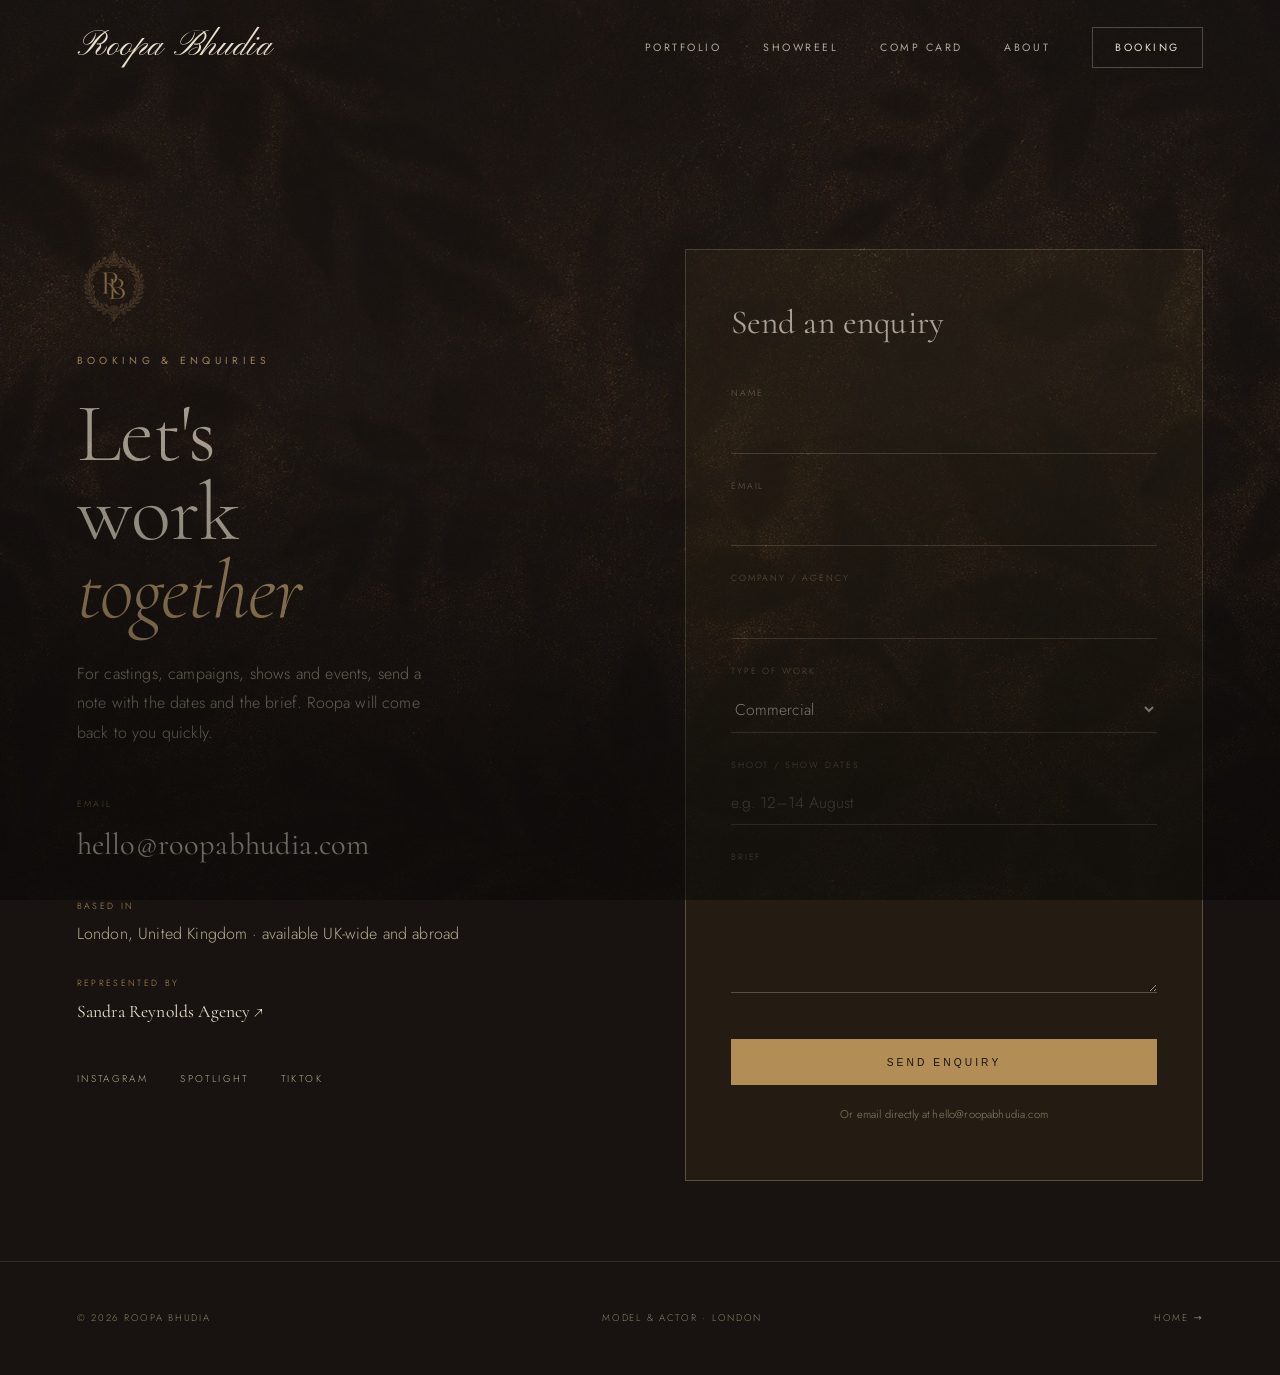
==== commit adab7679: "Add Bloom crest and texture; brand crest across the site" ====
--- a/contact.html
+++ b/contact.html
@@ -15,6 +15,7 @@
 <noscript><style>.reveal{opacity:1!important;transform:none!important}</style></noscript>
 </head>
 <body>
+<div class="bgtexture" aria-hidden="true"></div>
 
 <!-- ============ NAV ============ -->
 <nav class="nav scrolled" id="nav">
@@ -37,6 +38,7 @@
 <!-- ============ CONTACT ============ -->
 <main class="contact-wrap">
   <div class="contact-intro reveal">
+    <img class="crest" src="assets/logo/crest.png" alt="Roopa Bhudia crest" style="width:74px;margin-bottom:1.4rem" />
     <span class="eyebrow">Booking &amp; Enquiries</span>
     <h1>Let's<br>work<br><em>together</em></h1>
     <p>For castings, campaigns, shows and events, send a note with the dates and the brief. Roopa will come back to you quickly.</p>
--- a/assets/css/style.css
+++ b/assets/css/style.css
@@ -62,7 +62,12 @@
 .nav__burger span{display:block;width:24px;height:1px;background:currentColor;margin:6px 0;transition:.3s}
 
 /* content above overlays */
-.nav,header,section,footer,.divider{position:relative;z-index:2}
+.nav,header,section,footer,.divider,.figures{position:relative;z-index:2}
+
+/* Bloom crest images + texture layer */
+img.crest,img.footcrest{display:block;height:auto;object-fit:contain}
+.bgtexture{position:fixed;inset:0;z-index:0;background:url(../img/texture.jpg) center/cover no-repeat;opacity:.32;pointer-events:none}
+@media(prefers-reduced-motion:reduce){.bgtexture{opacity:.2}}
 
 /* ---------- HERO ---------- */
 .hero{min-height:100svh;display:grid;grid-template-columns:1.02fr .98fr;position:relative}
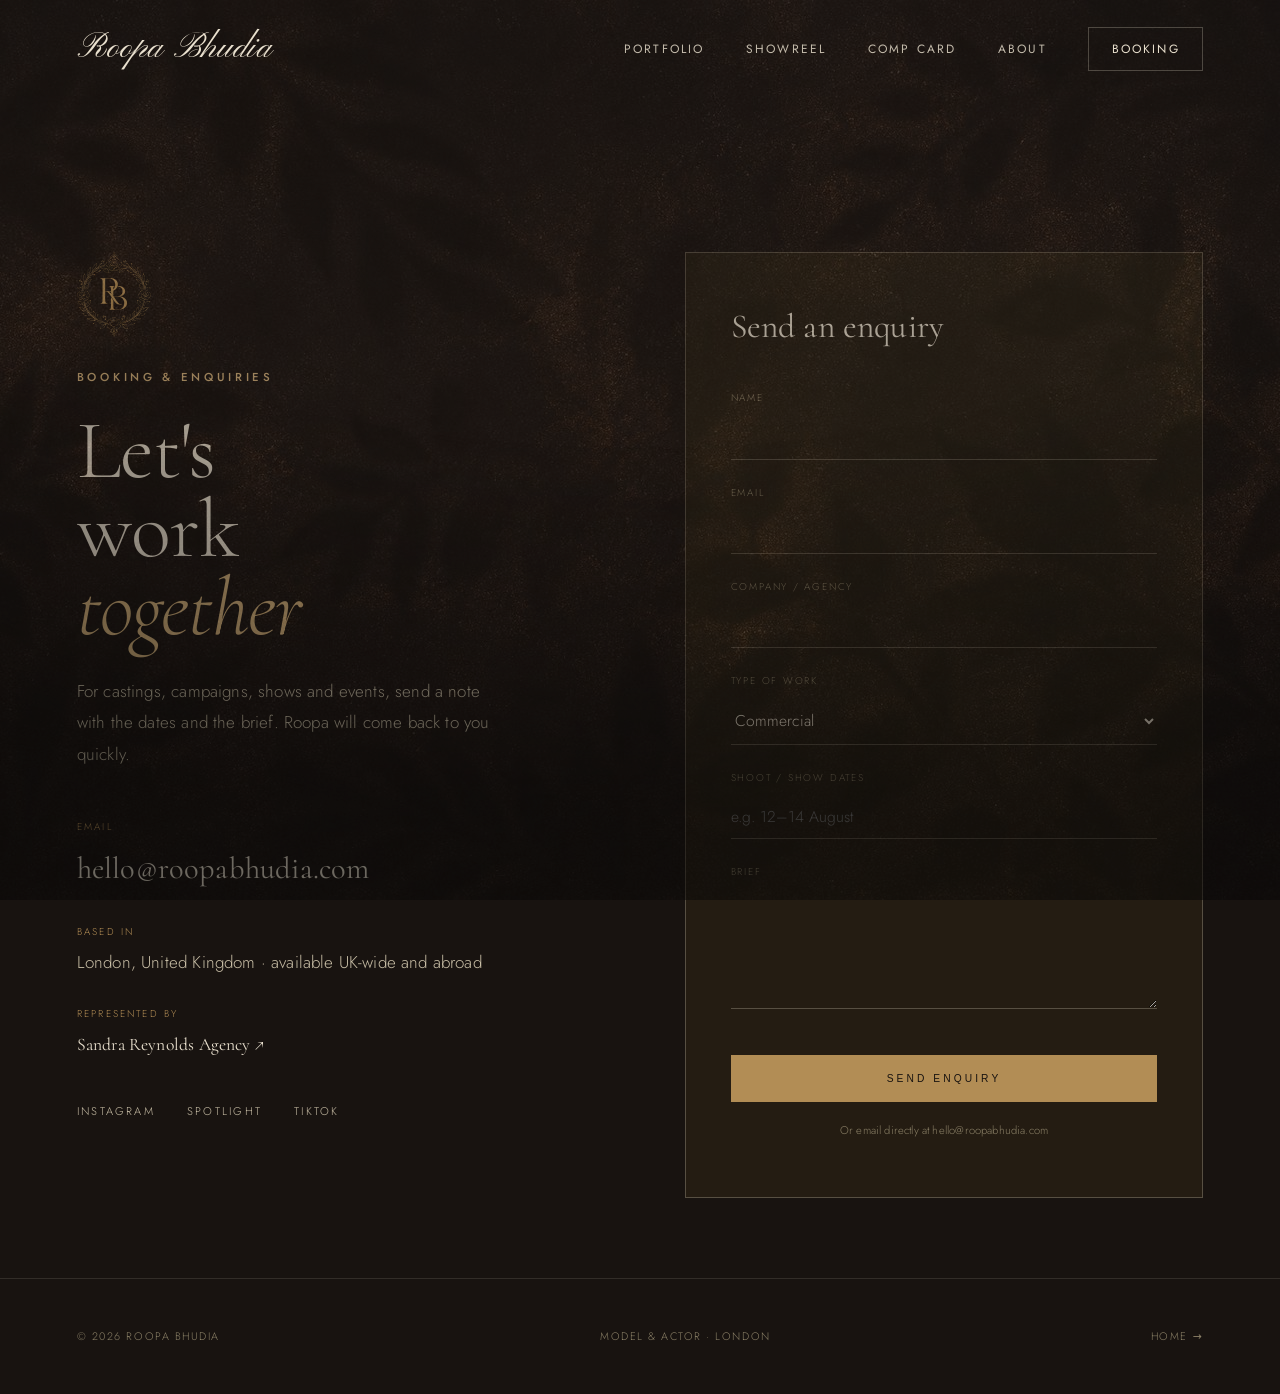
==== commit dc815b89: "Real crest ink-draw intro (vectorised), parallax, fullscreen gallery" ====
--- a/contact.html
+++ b/contact.html
@@ -38,7 +38,7 @@
 <!-- ============ CONTACT ============ -->
 <main class="contact-wrap">
   <div class="contact-intro reveal">
-    <img class="crest" src="assets/logo/crest.png" alt="Roopa Bhudia crest" style="width:74px;margin-bottom:1.4rem" />
+    <img class="crest" src="assets/logo/crest.svg" alt="Roopa Bhudia crest" style="width:74px;margin-bottom:1.4rem" />
     <span class="eyebrow">Booking &amp; Enquiries</span>
     <h1>Let's<br>work<br><em>together</em></h1>
     <p>For castings, campaigns, shows and events, send a note with the dates and the brief. Roopa will come back to you quickly.</p>
--- a/assets/css/style.css
+++ b/assets/css/style.css
@@ -11,7 +11,7 @@
   --surface:#241c12;
   --bone:#e9e0ce;
   --bone-2:#cabfa0;
-  --bone-soft:#b7ac93;
+  --bone-soft:#c8bea6;
   --bronze:#b28d55;
   --bronze-soft:#d3b079;
   --muted:#8b8067;
@@ -27,7 +27,7 @@
 
 *{box-sizing:border-box}
 html{scroll-behavior:smooth}
-body{margin:0;background:var(--bg);color:var(--bone);font-family:var(--sans);font-weight:300;line-height:1.75;font-size:16px;-webkit-font-smoothing:antialiased;overflow-x:hidden;letter-spacing:.01em}
+body{margin:0;background:var(--bg);color:var(--bone);font-family:var(--sans);font-weight:300;line-height:1.78;font-size:17px;-webkit-font-smoothing:antialiased;overflow-x:hidden;letter-spacing:.01em}
 body.loading{overflow:hidden}
 a{color:inherit;text-decoration:none}
 img{display:block;max-width:100%}
@@ -36,17 +36,21 @@
 body::before{content:"";position:fixed;inset:0;z-index:1;pointer-events:none;opacity:.05;mix-blend-mode:overlay;background-image:url("data:image/svg+xml,%3Csvg xmlns='http://www.w3.org/2000/svg' width='120' height='120'%3E%3Cfilter id='n'%3E%3CfeTurbulence type='fractalNoise' baseFrequency='.85' numOctaves='2'/%3E%3C/filter%3E%3Crect width='100%25' height='100%25' filter='url(%23n)'/%3E%3C/svg%3E")}
 body::after{content:"";position:fixed;inset:0;z-index:1;pointer-events:none;background:radial-gradient(120% 90% at 50% 0%,transparent 55%,rgba(0,0,0,.35))}
 
-.eyebrow{font-size:.64rem;letter-spacing:.42em;text-transform:uppercase;font-weight:400;color:var(--bronze-soft);display:inline-block}
+.eyebrow{font-size:.72rem;letter-spacing:.32em;text-transform:uppercase;font-weight:500;color:var(--bronze-soft);display:inline-block}
 .script{font-family:var(--script)}
 .crest{color:var(--bronze)}
 ::selection{background:var(--bronze);color:var(--bg)}
 :focus-visible{outline:1px solid var(--bronze);outline-offset:4px}
 
 /* ---------- PRELOADER ---------- */
-.loader{position:fixed;inset:0;z-index:9000;background:var(--bg);display:flex;align-items:center;justify-content:center;transition:opacity 1s ease,visibility 1s}
+.loader{position:fixed;inset:0;z-index:9000;background:var(--bg);display:flex;align-items:center;justify-content:center;transition:opacity 1.1s ease,visibility 1.1s}
 .loader.done{opacity:0;visibility:hidden}
-.loader .crest{width:120px;opacity:0;transform:scale(.94);animation:crestIn 1.4s var(--ease) forwards}
-@keyframes crestIn{to{opacity:1;transform:none}}
+.loader__stage{position:relative;width:min(440px,74vw);aspect-ratio:918.517/1064.776;display:flex;align-items:center;justify-content:center}
+.loader__glow{position:absolute;inset:-26%;background:radial-gradient(circle,rgba(178,141,85,.22),transparent 62%);opacity:0;animation:l_glow 2.2s ease .2s forwards}
+.crestdraw{position:absolute;inset:0;width:100%;height:100%;overflow:visible}
+.crestdraw path{fill:var(--bronze);fill-opacity:0;stroke:var(--bronze);stroke-width:1.3;vector-effect:non-scaling-stroke;stroke-linejoin:round;stroke-linecap:round}
+.loader__name{position:absolute;bottom:-3.4rem;left:50%;transform:translateX(-50%);white-space:nowrap;font-family:var(--script);font-size:2.4rem;color:var(--bronze-soft);opacity:0}
+@keyframes l_glow{to{opacity:1}}
 
 /* ---------- NAV ---------- */
 .nav{position:fixed;top:0;left:0;right:0;z-index:60;display:flex;align-items:center;justify-content:space-between;padding:1.7rem var(--pad);transition:background .6s,padding .6s,border-color .6s;border-bottom:1px solid transparent}
@@ -54,7 +58,7 @@
 .nav__mark{font-family:var(--script);font-size:2.2rem;line-height:1;color:var(--bone);display:flex;align-items:center;gap:.6rem}
 .nav__mark img{height:48px;width:auto}
 .nav__links{display:flex;gap:2.6rem;align-items:center}
-.nav__links a{font-size:.66rem;letter-spacing:.24em;text-transform:uppercase;font-weight:400;color:var(--bone);opacity:.72;transition:opacity .3s,color .3s}
+.nav__links a{font-size:.75rem;letter-spacing:.18em;text-transform:uppercase;font-weight:400;color:var(--bone);opacity:.82;transition:opacity .3s,color .3s}
 .nav__links a:hover{opacity:1;color:var(--bronze-soft)}
 .nav__cta{border:1px solid var(--line-2);padding:.65rem 1.4rem;opacity:1!important}
 .nav__cta:hover{background:var(--bronze);color:var(--bg)!important;border-color:var(--bronze)}
@@ -65,20 +69,22 @@
 .nav,header,section,footer,.divider,.figures{position:relative;z-index:2}
 
 /* Bloom crest images + texture layer */
-img.crest,img.footcrest{display:block;height:auto;object-fit:contain}
+img.crest,img.footcrest,.nav__crest{display:block;height:auto;object-fit:contain}
+.nav__crest{width:38px;margin-right:.1rem}
+@media(max-width:520px){.nav__crest{width:32px}}
 .bgtexture{position:fixed;inset:0;z-index:0;background:url(../img/texture.jpg) center/cover no-repeat;opacity:.32;pointer-events:none}
 @media(prefers-reduced-motion:reduce){.bgtexture{opacity:.2}}
 
 /* ---------- HERO ---------- */
 .hero{min-height:100svh;display:grid;grid-template-columns:1.02fr .98fr;position:relative}
 .hero__text{display:flex;flex-direction:column;justify-content:center;padding:8rem var(--pad) 4rem;position:relative}
-.hero__crest{width:66px;margin-bottom:2.2rem}
+.hero__crest{width:128px;margin-bottom:2.4rem}
 .hero__eyebrow{display:block;margin-bottom:1.6rem}
-.hero__name{font-family:var(--serif);font-weight:300;font-size:clamp(4rem,10.5vw,10rem);line-height:.84;letter-spacing:-.01em;margin:0}
+.hero__name{font-family:var(--serif);font-weight:400;font-size:clamp(4.2rem,11vw,10.5rem);line-height:.84;letter-spacing:-.01em;margin:0}
 .hero__name em{font-style:italic;font-weight:300;display:block;color:var(--bone)}
 .hero__rule{width:64px;height:1px;background:var(--bronze);margin:2.4rem 0}
-.hero__sub{max-width:36ch;font-size:1.02rem;color:var(--bone-soft);font-weight:300;line-height:1.8}
-.hero__meta{display:flex;gap:1.5rem;align-items:center;margin-top:2.4rem;font-size:.6rem;letter-spacing:.28em;text-transform:uppercase;color:var(--muted);flex-wrap:wrap}
+.hero__sub{max-width:38ch;font-size:1.16rem;color:var(--bone-soft);font-weight:300;line-height:1.85}
+.hero__meta{display:flex;gap:1.5rem;align-items:center;margin-top:2.4rem;font-size:.66rem;letter-spacing:.24em;text-transform:uppercase;color:var(--muted);flex-wrap:wrap}
 .hero__meta .dot{width:3px;height:3px;border-radius:50%;background:var(--bronze)}
 .hero__portrait{position:relative;overflow:hidden;background:var(--bg-2)}
 .hero__portrait img{width:100%;height:118%;object-fit:cover;object-position:center top;filter:grayscale(1) contrast(1.02) brightness(.96);transition:filter 1.4s ease}
@@ -88,7 +94,7 @@
 /* ---------- DIVIDER (name/script) ---------- */
 .divider{text-align:center;padding:clamp(3rem,7vh,5rem) var(--pad);border-top:1px solid var(--line);border-bottom:1px solid var(--line)}
 .divider .script{font-family:var(--script);font-size:clamp(2.4rem,6vw,4.4rem);color:var(--bronze-soft)}
-.divider small{display:block;font-size:.6rem;letter-spacing:.4em;text-transform:uppercase;color:var(--muted);margin-top:.6rem}
+.divider small{display:block;font-size:.68rem;letter-spacing:.34em;text-transform:uppercase;color:var(--muted);margin-top:.6rem}
 
 /* ---------- STATEMENT ---------- */
 .statement{padding:clamp(6rem,15vh,12rem) var(--pad);max-width:1150px;margin:0 auto;text-align:center}
@@ -99,18 +105,18 @@
 .figures{display:grid;grid-template-columns:repeat(4,1fr);border-top:1px solid var(--line);border-bottom:1px solid var(--line)}
 .figures__item{padding:3rem var(--pad);text-align:center;border-right:1px solid var(--line)}
 .figures__item:last-child{border-right:0}
-.figures__n{font-family:var(--serif);font-weight:300;font-size:clamp(2.6rem,5vw,4rem);line-height:1;color:var(--bone)}
+.figures__n{font-family:var(--serif);font-weight:400;font-size:clamp(3rem,5.5vw,4.6rem);line-height:1;color:var(--bone)}
 .figures__n .plus{color:var(--bronze)}
-.figures__l{font-size:.58rem;letter-spacing:.28em;text-transform:uppercase;color:var(--muted);margin-top:1rem}
+.figures__l{font-size:.68rem;letter-spacing:.24em;text-transform:uppercase;color:var(--muted);margin-top:1rem}
 @media(max-width:720px){.figures{grid-template-columns:1fr 1fr}.figures__item:nth-child(2){border-right:0}.figures__item{border-bottom:1px solid var(--line)}}
 
 /* ---------- SECTION ---------- */
 .section{padding:clamp(5rem,13vh,11rem) var(--pad)}
 .section--surface{background:var(--bg-2)}
 .sec-head{display:flex;justify-content:space-between;align-items:flex-end;gap:2rem;flex-wrap:wrap;margin-bottom:4rem}
-.sec-head__title{font-family:var(--serif);font-size:clamp(2.8rem,6.5vw,5.4rem);font-weight:300;line-height:.96;letter-spacing:-.01em;margin:1rem 0 0}
+.sec-head__title{font-family:var(--serif);font-size:clamp(3rem,7vw,6rem);font-weight:400;line-height:.96;letter-spacing:-.01em;margin:1rem 0 0}
 .sec-head__title em{font-style:italic}
-.sec-head__num{font-size:.62rem;letter-spacing:.3em;text-transform:uppercase;color:var(--muted)}
+.sec-head__num{font-size:.7rem;letter-spacing:.26em;text-transform:uppercase;color:var(--muted)}
 .sec-head__num b{color:var(--bronze);font-weight:400}
 
 /* ---------- PORTFOLIO (watermark-cropped grid) ---------- */
@@ -122,15 +128,15 @@
 .tile:hover img{transform:scale(1.04);filter:grayscale(0) contrast(1) brightness(1)}
 .tile__cap{position:absolute;left:0;right:0;bottom:0;padding:1.3rem 1.4rem;display:flex;justify-content:space-between;align-items:flex-end;background:linear-gradient(transparent,rgba(20,15,11,.75));opacity:0;transition:opacity .5s}
 .tile:hover .tile__cap{opacity:1}
-.tile__cap b{font-family:var(--serif);font-style:italic;font-weight:400;font-size:1.2rem;color:var(--bone)}
-.tile__cap small{font-size:.54rem;letter-spacing:.26em;text-transform:uppercase;color:var(--bronze-soft)}
+.tile__cap b{font-family:var(--serif);font-style:italic;font-weight:500;font-size:1.35rem;color:var(--bone)}
+.tile__cap small{font-size:.62rem;letter-spacing:.22em;text-transform:uppercase;color:var(--bronze-soft)}
 .tile--wide{grid-column:span 2;aspect-ratio:auto}
 @media(max-width:600px){.tile--wide{grid-column:span 1}}
 
 /* ---------- SHOWREEL ---------- */
 .reel{position:relative;border:1px solid var(--line-2);aspect-ratio:16/9;overflow:hidden;background:#000}
 .reel iframe{position:absolute;inset:0;width:100%;height:100%;border:0}
-.reel__meta{margin-top:1.8rem;display:flex;justify-content:space-between;gap:1rem;flex-wrap:wrap;font-size:.62rem;letter-spacing:.26em;text-transform:uppercase;color:var(--muted)}
+.reel__meta{margin-top:1.8rem;display:flex;justify-content:space-between;gap:1rem;flex-wrap:wrap;font-size:.7rem;letter-spacing:.22em;text-transform:uppercase;color:var(--muted)}
 .reel__meta a{color:var(--bone);border-bottom:1px solid var(--bronze);padding-bottom:2px}
 
 /* ---------- COMP CARD ---------- */
@@ -139,43 +145,43 @@
 .comp__face img{width:100%;height:116%;object-fit:cover;object-position:center top;position:absolute;inset:0;filter:grayscale(1) contrast(1.03) brightness(.95)}
 .comp__facelabel{position:absolute;top:1.3rem;left:1.4rem;z-index:2;font-size:.54rem;letter-spacing:.3em;text-transform:uppercase;color:var(--bone);mix-blend-mode:difference}
 .comp__body{padding:clamp(2.2rem,4vw,3.6rem);display:flex;flex-direction:column;justify-content:center}
-.comp__name{font-family:var(--serif);font-size:3rem;font-weight:300;margin:0;line-height:1}
-.comp__cat{font-size:.6rem;letter-spacing:.3em;text-transform:uppercase;color:var(--bronze-soft);margin-top:1rem}
+.comp__name{font-family:var(--serif);font-size:3.2rem;font-weight:400;margin:0;line-height:1}
+.comp__cat{font-size:.68rem;letter-spacing:.26em;text-transform:uppercase;color:var(--bronze-soft);margin-top:1rem}
 .stats{list-style:none;padding:0;margin:2.6rem 0 0;display:grid;grid-template-columns:1fr 1fr}
 .stats li{display:flex;justify-content:space-between;gap:1rem;padding:1rem 0;border-bottom:1px solid var(--line);font-size:.9rem}
 .stats li:nth-child(odd){padding-right:1.8rem}
 .stats li:nth-child(even){padding-left:1.8rem;border-left:1px solid var(--line)}
-.stats span{color:var(--muted);font-size:.56rem;letter-spacing:.2em;text-transform:uppercase;align-self:center}
-.stats b{font-weight:400;font-family:var(--serif);font-size:1.4rem;color:var(--bone)}
-.comp__note{margin-top:2rem;font-size:.72rem;color:var(--muted);line-height:1.7;font-weight:300}
+.stats span{color:var(--muted);font-size:.64rem;letter-spacing:.16em;text-transform:uppercase;align-self:center}
+.stats b{font-weight:500;font-family:var(--serif);font-size:1.5rem;color:var(--bone)}
+.comp__note{margin-top:2rem;font-size:.8rem;color:var(--muted);line-height:1.7;font-weight:300}
 
 /* ---------- RANGE ---------- */
 .range{display:grid;grid-template-columns:repeat(auto-fit,minmax(240px,1fr));border-top:1px solid var(--line)}
 .range__item{padding:2.2rem 1.8rem 2.2rem 0;border-bottom:1px solid var(--line)}
-.range__n{font-size:.58rem;letter-spacing:.24em;color:var(--bronze);text-transform:uppercase}
-.range__item h3{font-family:var(--serif);font-weight:400;font-size:1.8rem;margin:.5rem 0 .5rem;line-height:1.1;color:var(--bone)}
-.range__item p{margin:0;font-size:.88rem;color:var(--bone-soft);line-height:1.65;font-weight:300}
+.range__n{font-size:.66rem;letter-spacing:.2em;color:var(--bronze);text-transform:uppercase}
+.range__item h3{font-family:var(--serif);font-weight:500;font-size:2rem;margin:.5rem 0 .5rem;line-height:1.1;color:var(--bone)}
+.range__item p{margin:0;font-size:.98rem;color:var(--bone-soft);line-height:1.7;font-weight:300}
 
 /* ---------- CREDITS ---------- */
 .credits{columns:2;column-gap:5rem;max-width:860px}
 .credits div{break-inside:avoid;display:flex;justify-content:space-between;gap:1rem;align-items:baseline;padding:1.1rem 0;border-bottom:1px solid var(--line);transition:padding-left .4s var(--ease)}
 .credits div:hover{padding-left:.7rem}
-.credits b{font-family:var(--serif);font-weight:400;font-size:1.55rem;color:var(--bone)}
-.credits small{font-size:.54rem;letter-spacing:.2em;text-transform:uppercase;color:var(--muted)}
+.credits b{font-family:var(--serif);font-weight:500;font-size:1.65rem;color:var(--bone)}
+.credits small{font-size:.62rem;letter-spacing:.16em;text-transform:uppercase;color:var(--muted)}
 
 /* ---------- ABOUT ---------- */
 .about{display:grid;grid-template-columns:1fr 1.1fr;gap:clamp(2rem,6vw,6rem);align-items:center}
 .about__img{overflow:hidden;background:var(--bg-2);aspect-ratio:4/5}
 .about__img img{width:100%;height:116%;object-fit:cover;object-position:center top;filter:grayscale(1) contrast(1.03) brightness(.95);transition:filter 1.2s}
 .about__img:hover img{filter:grayscale(0) contrast(1) brightness(1)}
-.about__lead{font-family:var(--serif);font-style:italic;font-size:clamp(1.8rem,2.9vw,2.5rem);line-height:1.3;font-weight:300;margin:0 0 1.8rem;color:var(--bone)}
-.about p{color:var(--bone-soft);font-size:1rem;line-height:1.85;margin:0 0 1.1rem;font-weight:300}
+.about__lead{font-family:var(--serif);font-style:italic;font-size:clamp(2rem,3.1vw,2.7rem);line-height:1.3;font-weight:300;margin:0 0 1.8rem;color:var(--bone)}
+.about p{color:var(--bone-soft);font-size:1.08rem;line-height:1.9;margin:0 0 1.1rem;font-weight:300}
 
 /* ---------- REPRESENTATION ---------- */
 .rep{display:flex;gap:3.4rem;flex-wrap:wrap}
 .rep__item{min-width:210px}
-.rep__item span{font-size:.56rem;letter-spacing:.26em;text-transform:uppercase;color:var(--bronze)}
-.rep__item b{display:block;font-family:var(--serif);font-size:1.8rem;font-weight:400;margin:.7rem 0 .4rem;color:var(--bone)}
+.rep__item span{font-size:.64rem;letter-spacing:.22em;text-transform:uppercase;color:var(--bronze)}
+.rep__item b{display:block;font-family:var(--serif);font-size:2rem;font-weight:500;margin:.7rem 0 .4rem;color:var(--bone)}
 .rep__item a{color:var(--bone-soft);font-size:.8rem;border-bottom:1px solid var(--line-2);padding-bottom:2px}
 .rep__item a:hover{border-color:var(--bronze);color:var(--bone)}
 
@@ -195,15 +201,15 @@
 .contact-details{margin-top:3rem;display:grid;gap:1.7rem}
 .contact-details a.big{font-family:var(--serif);font-size:1.9rem;color:var(--bone);font-weight:400}
 .contact-details a.big:hover{color:var(--bronze-soft)}
-.contact-details .lbl{font-size:.56rem;letter-spacing:.26em;text-transform:uppercase;color:var(--bronze);display:block;margin-bottom:.4rem}
+.contact-details .lbl{font-size:.62rem;letter-spacing:.22em;text-transform:uppercase;color:var(--bronze);display:block;margin-bottom:.4rem}
 .contact-details span{color:var(--bone-soft);font-weight:300}
 .contact-social{display:flex;gap:2rem;margin-top:2.6rem;flex-wrap:wrap}
-.contact-social a{font-size:.62rem;letter-spacing:.24em;text-transform:uppercase;color:var(--bone-soft)}
+.contact-social a{font-size:.7rem;letter-spacing:.2em;text-transform:uppercase;color:var(--bone-soft)}
 .contact-social a:hover{color:var(--bronze-soft)}
 .form{border:1px solid var(--line-2);padding:clamp(2rem,3.5vw,3rem);background:var(--surface)}
 .form h2{font-family:var(--serif);font-weight:400;font-size:2.1rem;margin:0 0 2rem;color:var(--bone)}
 .field{margin-bottom:1.5rem}
-.field label{display:block;font-size:.56rem;letter-spacing:.22em;text-transform:uppercase;color:var(--muted);margin-bottom:.5rem}
+.field label{display:block;font-size:.62rem;letter-spacing:.18em;text-transform:uppercase;color:var(--muted);margin-bottom:.5rem}
 .field input,.field select,.field textarea{width:100%;background:transparent;border:0;border-bottom:1px solid var(--line-2);color:var(--bone);font-family:var(--sans);font-weight:300;font-size:.98rem;padding:.65rem 0;transition:border-color .3s}
 .field input:focus,.field select:focus,.field textarea:focus{outline:none;border-color:var(--bronze)}
 .field select option{background:var(--bg);color:var(--bone)}
@@ -214,8 +220,8 @@
 .hidden-hp{position:absolute;left:-9999px}
 
 /* ---------- FOOTER ---------- */
-footer{padding:3rem var(--pad);display:flex;justify-content:space-between;align-items:center;gap:1.4rem;flex-wrap:wrap;border-top:1px solid var(--line);font-size:.6rem;letter-spacing:.18em;text-transform:uppercase;color:var(--muted)}
-footer .footcrest{width:40px;color:var(--bronze)}
+footer{padding:3rem var(--pad);display:flex;justify-content:space-between;align-items:center;gap:1.4rem;flex-wrap:wrap;border-top:1px solid var(--line);font-size:.68rem;letter-spacing:.14em;text-transform:uppercase;color:var(--muted)}
+footer .footcrest{width:58px;color:var(--bronze)}
 footer .script{font-family:var(--script);font-size:1.6rem;letter-spacing:0;text-transform:none;color:var(--bone)}
 footer a:hover{color:var(--bronze-soft)}
 
@@ -236,11 +242,29 @@
   .credits{columns:1}
   .nav__links{position:fixed;inset:0 0 0 auto;width:min(80vw,340px);background:var(--bg);flex-direction:column;justify-content:center;gap:2.2rem;padding:2rem;transform:translateX(100%);transition:transform .5s var(--ease);border-left:1px solid var(--line)}
   .nav__links.open{transform:none}
-  .nav__links a{font-size:.9rem;opacity:1}
+  .nav__links a{font-size:1rem;opacity:1}
   .nav__burger{display:block;z-index:70}
 }
 @media(prefers-reduced-motion:reduce){
   *{animation:none!important;scroll-behavior:auto;transition-duration:.001s!important}
   .reveal{opacity:1!important;transform:none!important}
-  .loader .crest{opacity:1!important;transform:none!important}
+  .crestdraw path{fill-opacity:1!important;stroke-width:0!important}
+  .loader__name,.loader__glow{opacity:1!important}
 }
+
+/* ---------- CINEMATIC PARALLAX + FULLSCREEN GALLERY ---------- */
+[data-parallax]{will-change:transform}
+.tile{cursor:pointer}
+.lightbox{position:fixed;inset:0;z-index:9500;background:rgba(18,15,11,.97);display:none;align-items:center;justify-content:center;padding:5vh 4vw;opacity:0;transition:opacity .5s ease}
+.lightbox.open{display:flex}
+.lightbox.show{opacity:1}
+.lightbox__frame{margin:0;transform:scale(.955);transition:transform .55s var(--ease);text-align:center}
+.lightbox.show .lightbox__frame{transform:none}
+.lightbox__frame img{height:min(80vh,780px);width:auto;max-width:92vw;object-fit:cover;object-position:center top;aspect-ratio:4/5;border:1px solid var(--line-2)}
+.lightbox__frame figcaption{margin-top:1.2rem;font-size:.62rem;letter-spacing:.3em;text-transform:uppercase;color:var(--bronze-soft)}
+.lightbox__close{position:absolute;top:1.6rem;right:2rem;background:none;border:0;color:var(--bone);font-size:2.2rem;line-height:1;cursor:pointer;font-weight:300;transition:color .3s}
+.lightbox__close:hover{color:var(--bronze-soft)}
+.lightbox__nav{position:absolute;top:50%;transform:translateY(-50%);background:none;border:0;color:var(--bone);font-size:2.6rem;cursor:pointer;padding:1.2rem;opacity:.55;transition:opacity .3s,color .3s;font-weight:300}
+.lightbox__nav:hover{opacity:1;color:var(--bronze-soft)}
+.lightbox__prev{left:1rem}.lightbox__next{right:1rem}
+@media(max-width:600px){.lightbox__frame img{height:auto;width:88vw}.lightbox__nav{font-size:2rem;padding:.6rem}}
